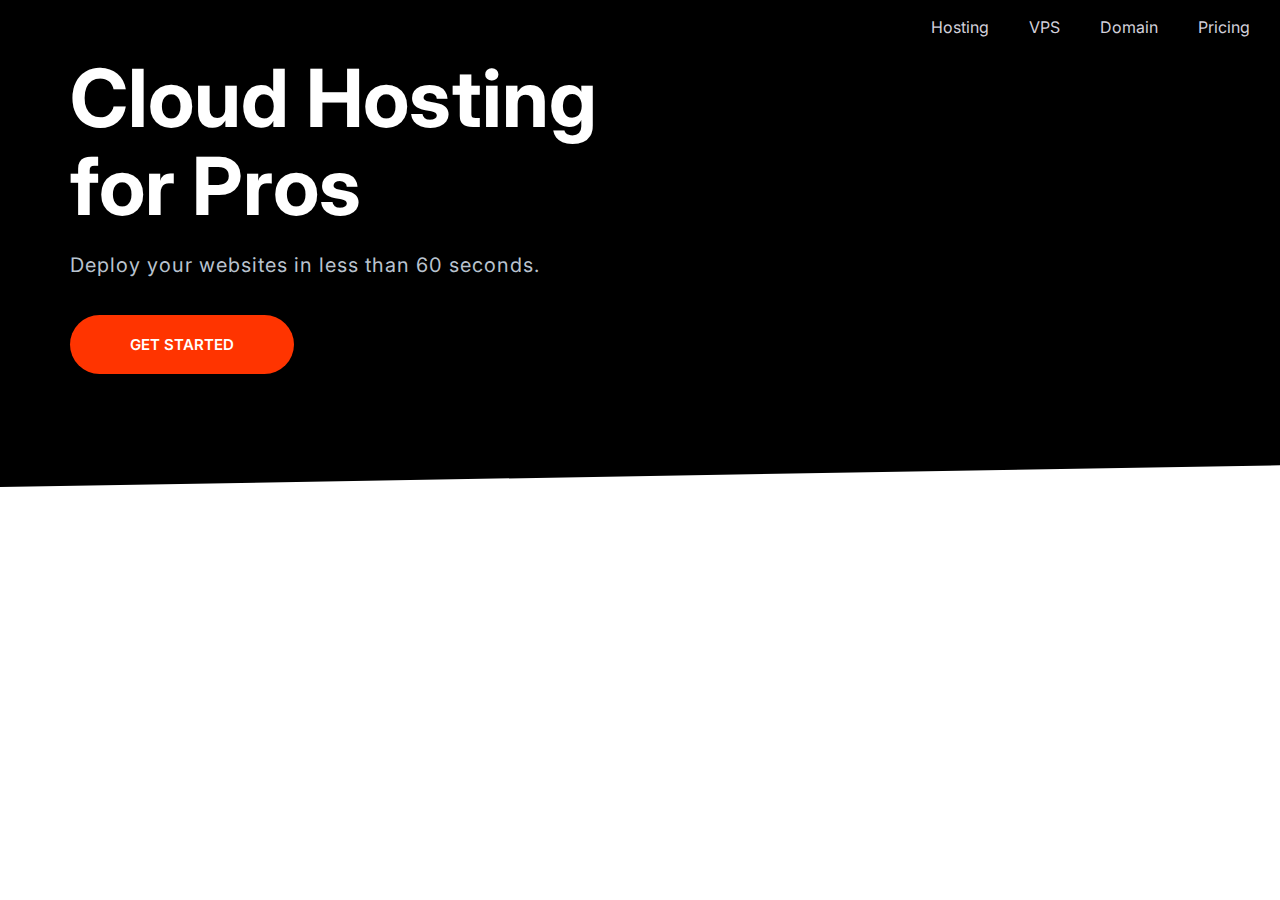
==== index.html @ b1a8a0a1 "Added the block-hero component." ====
<!DOCTYPE html>
<html lang="en">
<head>
    <meta charset="UTF-8">
    <meta http-equiv="X-UA-Compatible" content="IE=edge">
    <meta name="viewport" content="width=device-width, initial-scale=1.0">
    <title>Document</title>
    <link rel="preconnect" href="https://fonts.googleapis.com"> 
    <link rel="preconnect" href="https://fonts.gstatic.com" crossorigin> 
    <link href="https://fonts.googleapis.com/css2?family=Inter:wght@400;600;700&display=swap" rel="stylesheet">

    <link rel="stylesheet" href="/css/normalize.css">
    <link rel="stylesheet" href="/css/styles.css">
</head>
<body>
  <header><nav class="nav collapsible">
    <a class="nav__brand" href="/"><img src="images/logo.svg" alt="" /></a>
    <svg class="icon icon--white nav__toggler">
      <use xlink:href="images/sprite.svg#menu"></use>
    </svg>
    <ul class="list nav__list collapsible__content">
      <li class="nav__item"><a href="#">Hosting</a></li>
      <li class="nav__item"><a href="#">VPS</a></li>
      <li class="nav__item"><a href="#">Domain</a></li>
      <li class="nav__item"><a href="#">Pricing</a></li>
    </ul>
  </nav>    
</header>
<section class="block block--dark block--skewed-left hero">
  <div class="container grid grid--1x2">
    <header class="block__header hero__content">
      <h1 class="block__heading">Cloud Hosting for Pros</h1>
      <p class="hero__tagline">Deploy your websites in less than 60 seconds.</p>
      <a href="" class="btn btn--accent btn--stretched">Get Started</a>
    </header>
    <picture>
      <source
        type="image/webp"
        srcset="images/banner.webp 1x, images/banner@2x.webp 2x"
      />
      <source
        type="image/png"
        srcset="images/banner.png 1x, images/banner@2x.png 2x"
      />
      <img class="hero__image" src="images/banner.png" alt="" />
    </picture>
  </div>
</section>
  <script src="/js/main.js"></script>
</body>
</html>
---- css/styles.css ----
@import "./normalize.css";
:root {
  --color-primary: #2584ff;
  --color-secondary: #00d9ff;
  --color-accent: #ff3400;
  --color-headings: #1b0760;
  --color-body: #918ca4;
  --color-body-darker: #5c5577;
  --color-border: #ccc;
  --border-radius: 30px;
}

*,
*::after,
*::before {
  box-sizing: border-box;
}

/* Typography */

::selection {
  background: var(--color-primary);
  color: #fff;
}

html {
  font-size: 62.5%;
}

img {
  width: 100%;
}

body {
  font-family: Inter, Arial, Helvetica, sans-serif;
  font-size: 2rem;
  line-height: 1.5;
  color: var(--color-body);
}

h1,
h2,
h3 {
  color: var(--color-headings);
  margin-bottom: 1rem;
  line-height: 1.1;
}

h1 {
  font-size: 6rem;
}

h2 {
  font-size: 4rem;
}

h3 {
  font-size: 2.8rem;
  font-weight: 600;
  line-height: 1.3;
}

p {
  margin-top: 0;
}

@media screen and (min-width: 1024px) {
  body {
    font-size: 1.8rem;
  }
  h1 {
    font-size: 8rem;
  }
  h2 {
    font-size: 4rem;
  }
  h3 {
    font-size: 2.4rem;
  }
}

/* Links */

a {
  text-decoration: none;
}

.link-arrow {
  color: var(--color-accent);
  text-transform: uppercase;
  font-size: 2rem;
  font-weight: bold;
}

.link-arrow::after {
  content: "-->";
  margin-left: 5px;
  transition: margin 0.15s;
}

.link-arrow:hover::after {
  margin-left: 10px;
}

@media screen and (min-width: 1024px) {
  .link-arrow {
    font-size: 1.5rem;
  }
}

/* Badges */

.badge {
  border-radius: 20px;
  font-size: 2rem;
  font-weight: 600;
  padding: 0.5rem 2rem;
  white-space: nowrap;
}

.badge--primary {
  background: var(--color-primary);
  color: #fff;
}

.badge--secondary {
  background: var(--color-secondary);
  color: #fff;
}

.badge--small {
  font-size: 1.6rem;
  padding: 0.5rem 1.5rem;
}

@media screen and (min-width: 1024px) {
  .badge {
    font-size: 1.5rem;
  }
  .badge--small {
    font-size: 1.2rem;
  }
}

/* Lists */

.list {
  list-style: none;
  padding-left: 0;
}

.list--inline .list__item {
  display: inline-block;
  margin-right: 2rem;
}

.list--tick {
  list-style-image: url(../images/tick.svg);
  padding-left: 3rem;
  color: var(--color-headings);
}

.list--tick .list__item {
  padding-left: 0.5rem;
  margin-bottom: 1rem;
}

@media screen and (min-width: 1024px) {
  .list--tick .list__item {
    padding-left: 0;
  }
}

/* Icons */

.icon {
  width: 40px;
  height: 40px;
}

.icon--small {
  width: 30px;
  height: 30px;
}

.icon--primary {
  fill: var(--color-primary);
}

.icon--white {
  fill: #fff;
}

.icon-container {
  background: #f3f9fa;
  width: 64px;
  height: 64px;
  border-radius: 100%;
  display: inline-flex;
  justify-content: center;
  align-items: center;
}

.icon-container--accent {
  background: var(--color-accent);
}

/* Buttons */

.btn {
  border-radius: 40px;
  border: 0;
  cursor: pointer;
  font-size: 1.8rem;
  font-weight: 600;
  margin: 1rem 0;
  outline: 0;
  padding: 2rem 4vw;
  text-align: center;
  text-transform: uppercase;
  white-space: nowrap;
}

.btn .icon {
  width: 2rem;
  height: 2rem;
  margin-right: 1rem;
  vertical-align: middle;
}

.btn--primary {
  background: var(--color-primary);
  color: #fff;
}

.btn--primary:hover {
  background: #3a8ffd;
}

.btn--secondary {
  background: var(--color-secondary);
  color: #fff;
}

.btn--secondary:hover {
  background: #05cdf0;
}

.btn--accent {
  background: var(--color-accent);
  color: #fff;
}

.btn--accent:hover {
  background: #ec3000;
}

.btn--outline {
  background: #fff;
  color: var(--color-headings);
  border: 2px solid var(--color-headings);
}

.btn--outline:hover {
  background: var(--color-headings);
  color: #fff;
}

.btn--stretched {
  padding-left: 6rem;
  padding-right: 6rem;
}

.btn--block {
  width: 100%;
  display: inline-block;
}

@media screen and (min-width: 1024px) {
  .btn {
    font-size: 1.5rem;
  }
}

/* Inputs */

.input {
  border-radius: var(--border-radius);
  border: 1px solid var(--color-border);
  color: var(--color-headings);
  font-size: 2rem;
  outline: 0;
  padding: 1.5rem 3.5rem;
}

::placeholder {
  color: #cdcbd7;
}

.input-group {
  border: 1px solid var(--color-border);
  border-radius: var(--border-radius);
  display: flex;
}

.input-group .input {
  border: 0;
  flex-grow: 1;
  padding: 1.5rem 2rem;
  width: 0;
}

.input-group .btn {
  margin: 4px;
}

@media screen and (min-width: 1024px) {
  .input {
    font-size: 1.5rem;
  }
}

/* Cards */

.card {
  border-radius: 7px;
  box-shadow: 0 0 20px 10px #f3f3f3;
  overflow: hidden;
}

.card__header,
.card__body {
  padding: 2rem 7%;
}

.card--primary .card__header {
  background: var(--color-primary);
  color: #fff;
}

.card--secondary .card__header {
  background: var(--color-secondary);
  color: #fff;
}

.card--primary .badge--primary {
  background: #126de4;
}

.card--secondary .badge--secondary {
  background: #02cdf1;
}

/* Plans */

.plan {
  transition: transform 0.2s ease-out;
}

.plan__name {
  color: #fff;
  margin: 0;
  font-weight: 500;
  font-size: 2.4rem;
}

.plan__price {
  font-size: 5rem;
}

.plan__billing-cycle {
  font-size: 2rem;
  font-weight: 300;
  opacity: 0.8;
  margin-right: 1rem;
}

.plan__description {
  font-size: 2rem;
  font-weight: 300;
  letter-spacing: 1px;
  display: block;
}

.plan .list__item {
  margin-bottom: 2rem;
}

.plan--popular .card__header {
  position: relative;
}

.plan--popular .card__header::before {
  content: url(../images/popular.svg);
  width: 40px;
  display: inline-block;
  position: absolute;
  top: -6px;
  right: 5%;
}

.plan:hover {
  transform: scale(1.05);
}

.plan--popular:hover {
  transform: scale(1.15);
}

@media screen and (min-width: 1024px) {
  .plan--popular {
    transform: scale(1.1);
  }
  .plan__name {
    font-size: 1.4rem;
  }
  .plan__price {
    font-size: 5rem;
  }
  .plan__billing-cycle {
    font-size: 1.6rem;
  }
  .plan__description {
    font-size: 1.7rem;
  }
}

/* Media */

.media {
  display: flex;
  margin-bottom: 4rem;
}

.media__title {
  margin-top: 0;
}

.media__body {
  margin: 0 2rem;
}

.media__image {
  margin-top: 1rem;
}

/* Quotes */

.quote {
  font-size: 3rem;
  font-style: italic;
  color: var(--color-body-darker);
  line-height: 1.3;
}

.quote__text::before {
  content: open-quote;
}

.quote__text::after {
  content: close-quote;
}

.quote__author {
  font-size: 2rem;
  font-weight: 500;
  font-style: normal;
  margin-bottom: 0;
}

.quote__organization {
  color: var(--color-headings);
  opacity: 0.4;
  font-size: 1.5rem;
  font-style: normal;
}

.quote__line {
  position: relative;
  bottom: 10px;
}

@media screen and (min-width: 1024px) {
  .quote {
    font-size: 2rem;
  }
  .quote__author {
    font-size: 2.4rem;
  }
  .quote__organization {
    font-size: 1.6rem;
  }
}

/* Grids */

.grid {
  display: grid;
}

@media screen and (min-width: 768px) {
  .grid--1x2 {
    grid-template-columns: repeat(2, 1fr);
  }
}

@media screen and (min-width: 1024px) {
  .grid--1x3 {
    grid-template-columns: repeat(3, 1fr);
  }
}

/* Testimonials */

.testimonial {
  padding: 3rem;
}

.testimonial .quote {
  margin: 2rem 0;
  font-size: 110%;
}

.testimonial__image {
  position: relative;
  margin: 0 3rem;
}

.testimonial__image > .icon-container {
  position: absolute;
  top: 3rem;
  right: -32px;
}

@media screen and (min-width: 768px) {
  .testimonial__image {
    margin: 0;
  }
  .testimonial .quote {
    margin: 5rem 0 0 6rem;
    font-size: 120%;
    line-height: 1.5;
  }
}

/* Callouts */

.callout {
  padding: 4rem;
  border-radius: 5px;
}

.callout--primary {
  background: var(--color-primary);
  color: #fff;
}

.callout__heading {
  color: #fff;
  margin-top: 0;
  font-size: 3rem;
}

.callout .btn {
  justify-self: center;
  align-self: center;
}

.callout__content {
  text-align: center;
}

@media screen and (min-width: 768px) {
  .callout .grid--1x2 {
    grid-template-columns: 1fr auto;
  }
  .callout__content {
    text-align: left;
  }
  .callout .btn {
    justify-self: start;
    margin: 0 2rem;
  }
}

/* Collapsibles */

.collapsible__header {
  display: flex;
  justify-content: space-between;
}

.collapsible__heading {
  margin-top: 0;
  font-size: 3rem;
}

.collapsible__chevron {
  transform: rotate(-90deg);
  transition: transform 0.3s;
}

.collapsible__content {
  max-height: 0;
  overflow: hidden;
  opacity: 0;
  transition: all 0.3s;
}

.collapsible--expanded .collapsible__chevron {
  transform: rotate(0);
}

.collapsible--expanded .collapsible__content {
  max-height: 100%;
  opacity: 1;
}

/* Blocks */

.block {
  --padding-vertical: 5rem;
  padding: var(--padding-vertical) 2rem;
}

.block__header {
  text-align: center;
  margin-bottom: 4rem;
}

.block__heading {
  margin-top: 0;
}

.block--dark {
  background: #000;
  color: #7b858b;
}

.block--dark h1,
.block--dark h2,
.block--dark h3 {
  color: #fff;
}

.block--skewed-right {
  padding-bottom: calc(var(--padding-vertical) + 4rem);
  clip-path: polygon(0% 0%, 100% 0%, 100% 100%, 0% 95%);
}

.block--skewed-left {
  padding-bottom: calc(var(--padding-vertical) + 4rem);
  clip-path: polygon(0% 0%, 100% 0%, 100% 95%, 0% 100%);
}

.container {
  max-width: 1140px;
  margin: 0 auto;
}

/* Navigation Bar */

.nav {
  background: #000;
  display: flex;
  justify-content: space-between;
  flex-wrap: wrap;
  padding: 1rem;
  align-items: center;
}

.nav__list {
  width: 100%;
  margin: 0;
}

.nav__item {
  padding: 0.5rem 2rem;
  border-bottom: 1px solid #222;
}

.nav__item:last-of-type {
  border-bottom: none;
}

.nav__item > a {
  color: #d2d0db;
  transition: color 0.3s;
}

.nav__item > a:hover {
  color: #fff;
}

.nav__toggler {
  opacity: 0.5;
  transition: box-shadow 0.15s;
  cursor: pointer;
}

.nav.collapsible--expanded .nav__toggler {
  opacity: 1;
  box-shadow: 0 0 0 3px #666;
  border-radius: 5px;
}

.nav__brand {
  transform: translateY(5px);
  width: 150px;
}

@media screen and (min-width: 768px) {
  .nav__toggler {
    display: none;
  }
  .nav__list {
    width: auto;
    display: flex;
    font-size: 1.6rem;
    max-height: 100%;
    opacity: 1;
  }
  .nav__item {
    border: 0;
  }
}

/* Hero */

.hero__tagline {
  font-size: 2rem;
  color: #b9c3cf;
  letter-spacing: 1px;
  margin: 2rem 0 5rem;
}

@media screen and (min-width: 768px) {
  .hero__content {
    text-align: left;
    align-self: center;
  }
}

@media screen and (min-width: 1024px) {
  .hero {
    padding-top: 0;
  }
}

/* Domain Block */

.block-domain .input-group {
  box-shadow: 0 0 30px 20px #e6ebee;
  border: 0;
  margin: 4rem auto;
  max-width: 670px;
}

.block-domain__prices {
  color: var(--color-headings);
  display: grid;
  grid-template-columns: repeat(2, 1fr);
  grid-template-rows: repeat(2, 6rem);
  font-size: 2rem;
  font-weight: 600;
  justify-items: center;
  max-width: 700px;
  margin: 0 auto;
}

@media screen and (min-width: 768px) {
  .block-domain__prices {
    grid-template-columns: repeat(auto-fit, minmax(10rem, 1fr));
  }
}

/* Plans Block */

.block-plans .grid {
  gap: 8rem 4rem;
}

.block-plans .card {
  max-width: 500px;
  margin: 0 auto;
}

/* Features */

.feature {
  gap: 4rem 2rem;
  margin: 12rem 0;
}

.feature:first-of-type {
  margin-top: 6rem;
}

.feature__heading {
  margin: 1rem 0;
}
.feature__image {
  width: 100%;
}

@media screen and (min-width: 768px) {
  .feature:nth-of-type(even) .feature__content {
    order: 2;
  }
}

/* Showcase Block */

@media screen and (min-width: 768px) {
  .block-showcase .grid {
    grid-template-columns: 50% 50%;
  }
  .block-showcase__image {
    justify-self: end;
  }
  .block-showcase__image > img {
    width: auto;
    max-width: 700px;
  }
}

/* Footer */

.footer {
  background: #232323;
  padding-top: 10rem;
}

.footer a {
  color: #777;
  transition: color 0.3s;
}

.footer a:hover {
  color: #fff;
}

.footer__section {
  padding: 2rem;
  border-bottom: 1px solid #393939;
}

.footer__section .list {
  margin: 0;
}

.footer__heading {
  text-transform: uppercase;
  font-weight: 600;
  font-size: 2.5rem;
  line-height: 1.5;
}

.footer__brand {
  margin-top: 5rem;
  text-align: center;
}

.footer__brand img {
  max-width: 230px;
}

.footer__copyright {
  font-size: 2.1rem;
  color: #fff;
  opacity: 0.3;
}

@media screen and (min-width: 768px) {
  .footer {
    font-size: 1.5rem;
  }
  .footer__sections {
    grid-template-columns: repeat(auto-fit, minmax(10rem, 1fr));
  }
  .footer .collapsible__chevron {
    display: none;
  }
  .footer .collapsible__content {
    opacity: 1;
    max-height: 100%;
  }
  .footer__brand {
    order: -1;
    margin-top: 1rem;
  }
  .footer__copyright {
    font-size: 1.5rem;
  }
  .footer__section {
    border: 0;
  }
  .footer__heading {
    font-size: 1.6rem;
  }
}
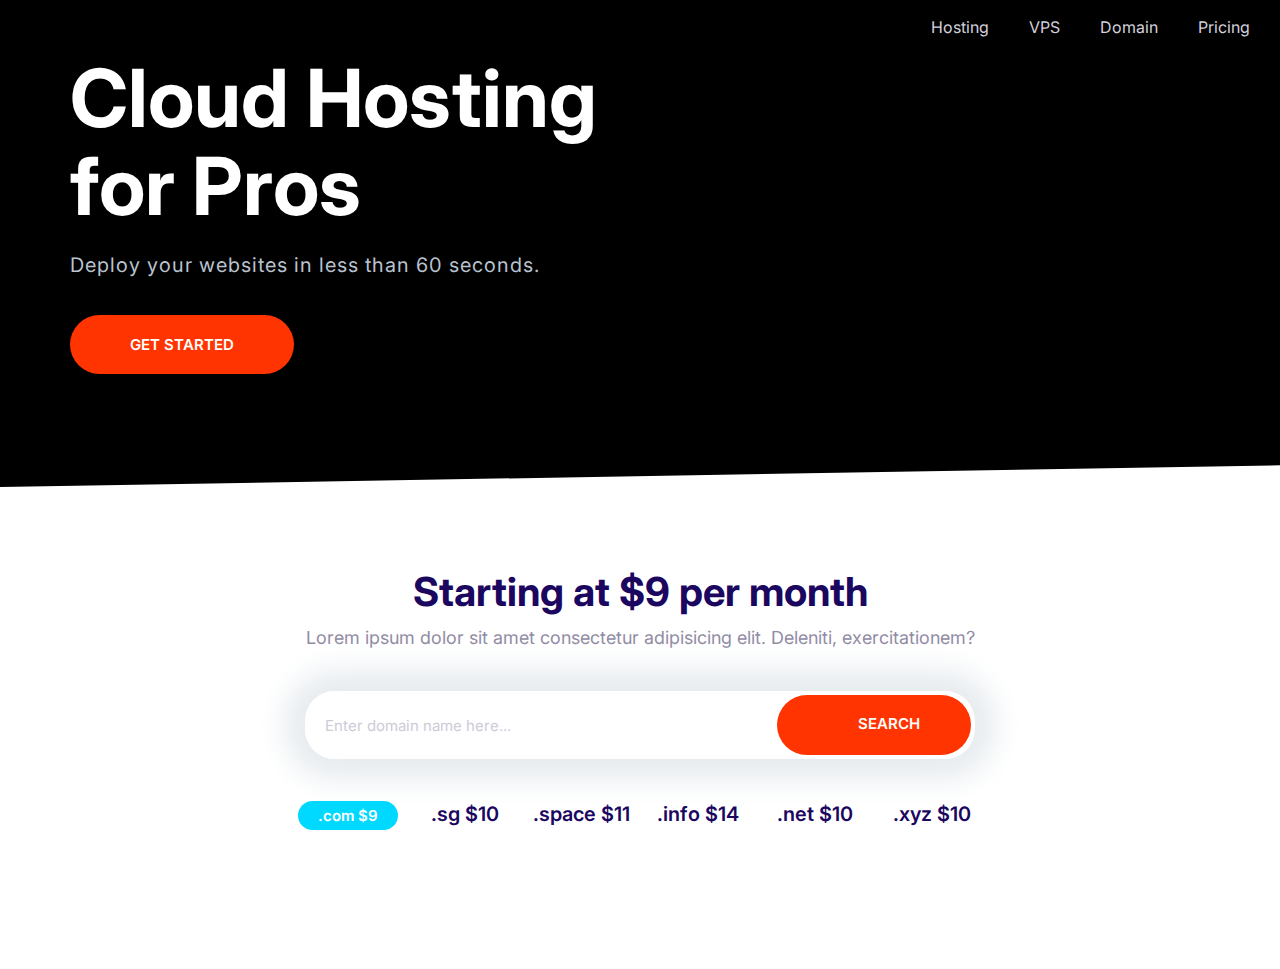
==== commit cce0abec: "Added the block-domain component." ====
--- a/index.html
+++ b/index.html
@@ -46,6 +46,31 @@
     </picture>
   </div>
 </section>
+<section class="block container block-domain">
+  <header class="block__header">
+    <h2>Starting at $9 per month</h2>
+    <p>
+      Lorem ipsum dolor sit amet consectetur adipisicing elit. Deleniti,
+      exercitationem?
+    </p>
+  </header>
+  <div class="input-group">
+    <input type="text" class="input" placeholder="Enter domain name here..." />
+    <button class="btn btn--accent">
+      <svg class="icon icon--white">
+        <use xlink:href="images/sprite.svg#search"></use></svg
+      >Search
+    </button>
+  </div>
+  <ul class="list block-domain__prices">
+    <li><span class="badge badge--secondary">.com $9</span></li>
+    <li>.sg $10</li>
+    <li>.space $11</li>
+    <li>.info $14</li>
+    <li>.net $10</li>
+    <li>.xyz $10</li>
+  </ul>
+</section>  
   <script src="/js/main.js"></script>
 </body>
 </html>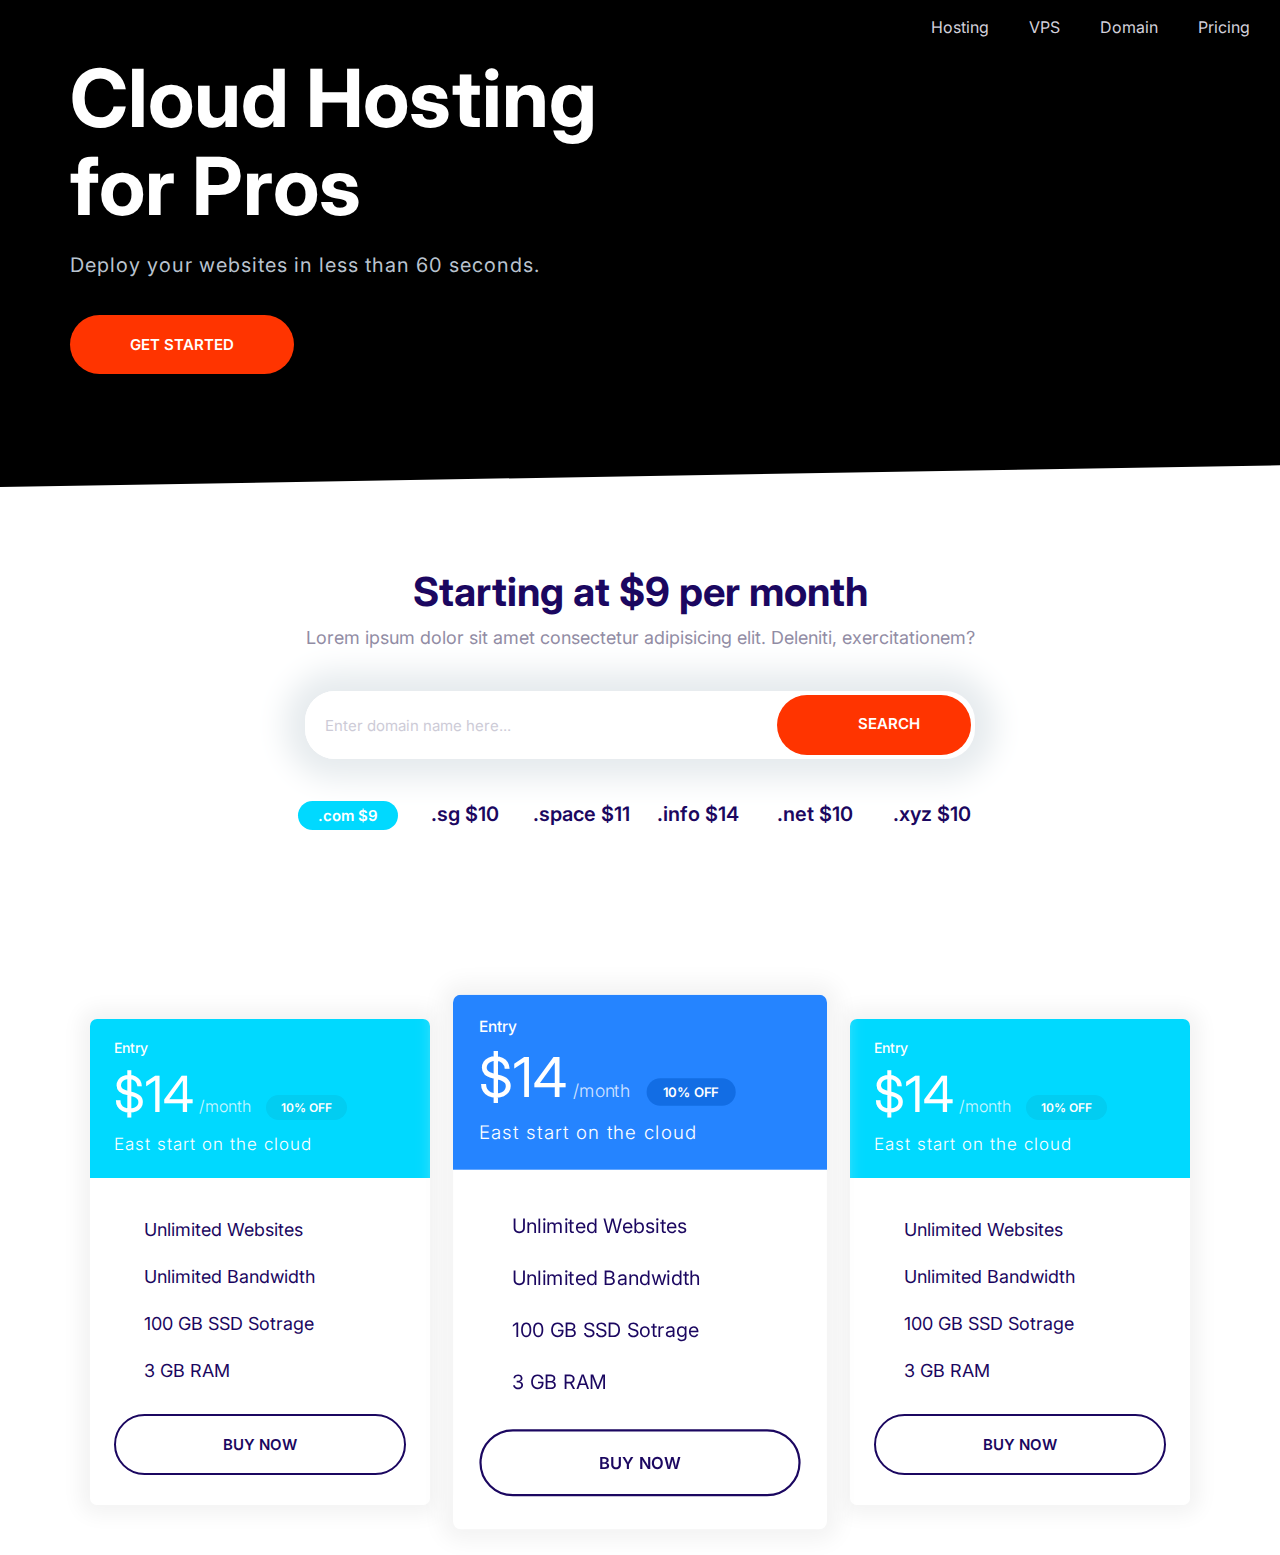
==== commit 12658236: "Added the block-plans component." ====
--- a/index.html
+++ b/index.html
@@ -71,6 +71,70 @@
     <li>.xyz $10</li>
   </ul>
 </section>  
+<section class="block container block-plans">
+  <div class="grid grid--1x3">
+    <div class="plan">
+      <div class="card card--secondary">
+        <header class="card__header">
+          <h3 class="plan__name">Entry</h3>
+          <span class="plan__price">$14</span>
+          <span class="plan__billing-cycle">/month</span>
+          <span class="badge badge--secondary badge--small">10% OFF</span>
+          <span class="plan__description">East start on the cloud</span>
+        </header>
+        <div class="card__body">
+          <ul class="list list--tick">
+            <li class="list__item">Unlimited Websites</li>
+            <li class="list__item">Unlimited Bandwidth</li>
+            <li class="list__item">100 GB SSD Sotrage</li>
+            <li class="list__item">3 GB RAM</li>
+          </ul>
+          <button class="btn btn--outline btn--block">Buy Now</button>
+        </div>
+      </div>
+    </div>
+    <div class="plan plan--popular">
+      <div class="card card--primary">
+        <header class="card__header">
+          <h3 class="plan__name">Entry</h3>
+          <span class="plan__price">$14</span>
+          <span class="plan__billing-cycle">/month</span>
+          <span class="badge badge--primary badge--small">10% OFF</span>
+          <span class="plan__description">East start on the cloud</span>
+        </header>
+        <div class="card__body">
+          <ul class="list list--tick">
+            <li class="list__item">Unlimited Websites</li>
+            <li class="list__item">Unlimited Bandwidth</li>
+            <li class="list__item">100 GB SSD Sotrage</li>
+            <li class="list__item">3 GB RAM</li>
+          </ul>
+          <button class="btn btn--outline btn--block">Buy Now</button>
+        </div>
+      </div>
+    </div>
+    <div class="plan">
+      <div class="card card--secondary">
+        <header class="card__header">
+          <h3 class="plan__name">Entry</h3>
+          <span class="plan__price">$14</span>
+          <span class="plan__billing-cycle">/month</span>
+          <span class="badge badge--secondary badge--small">10% OFF</span>
+          <span class="plan__description">East start on the cloud</span>
+        </header>
+        <div class="card__body">
+          <ul class="list list--tick">
+            <li class="list__item">Unlimited Websites</li>
+            <li class="list__item">Unlimited Bandwidth</li>
+            <li class="list__item">100 GB SSD Sotrage</li>
+            <li class="list__item">3 GB RAM</li>
+          </ul>
+          <button class="btn btn--outline btn--block">Buy Now</button>
+        </div>
+      </div>
+    </div>
+  </div>
+</section>
   <script src="/js/main.js"></script>
 </body>
 </html>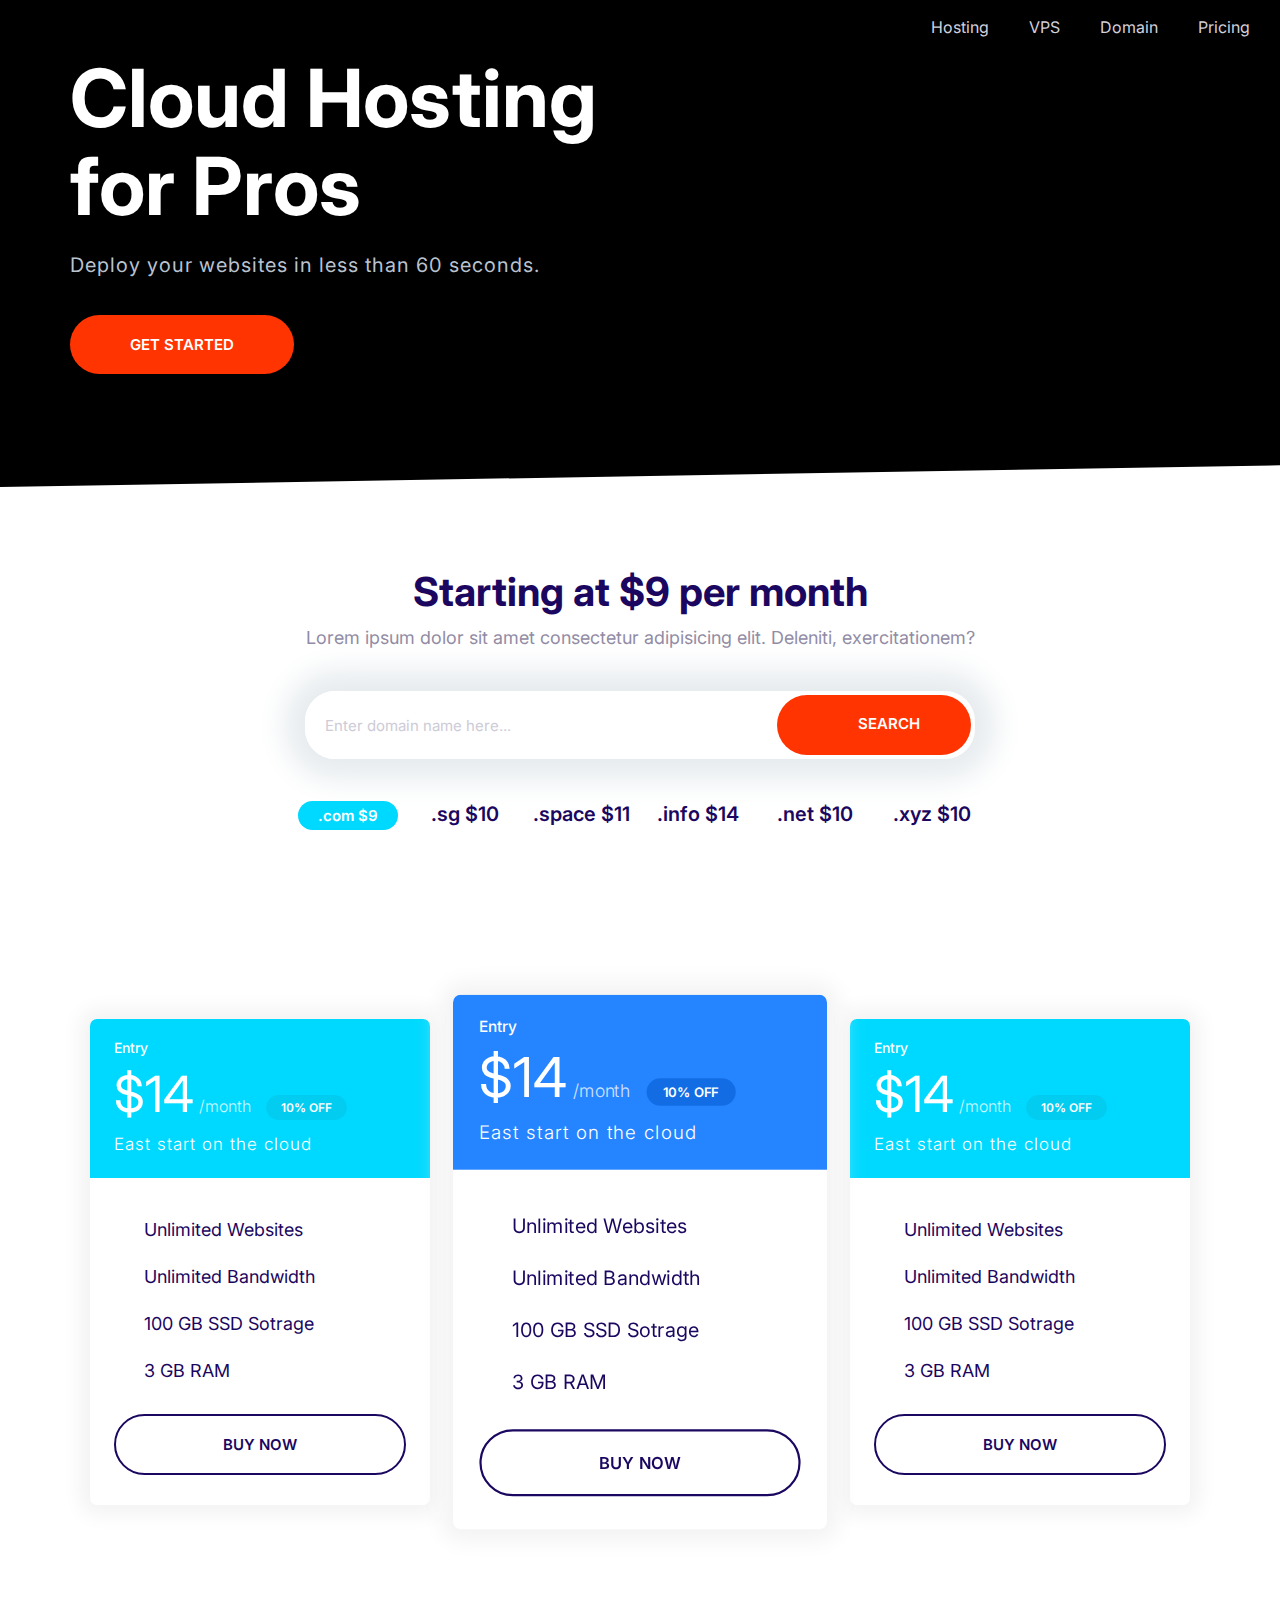
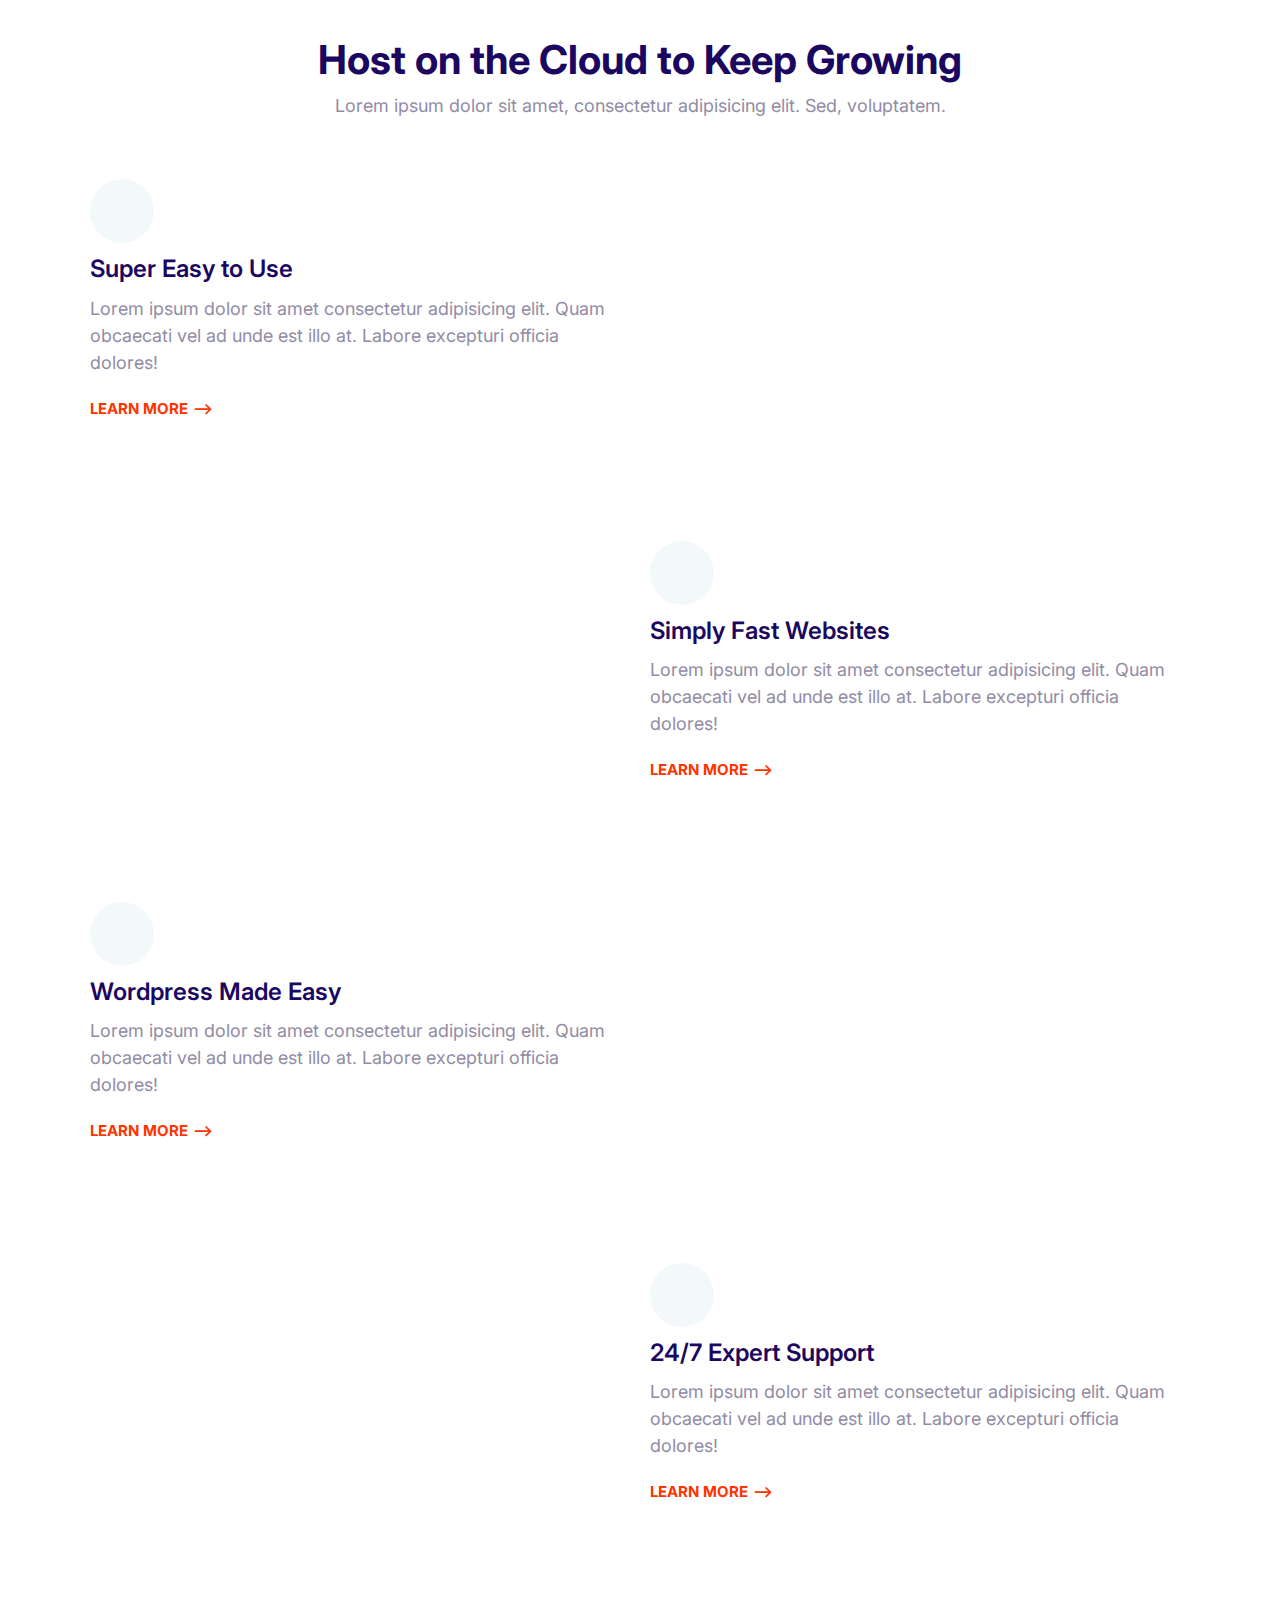
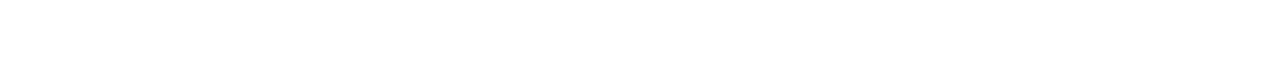
==== commit c242b6ec: "Added the block-features component." ====
--- a/index.html
+++ b/index.html
@@ -135,6 +135,118 @@
     </div>
   </div>
 </section>
+<section class="block container">
+  <header class="block__header">
+    <h2>Host on the Cloud to Keep Growing</h2>
+    <p>
+      Lorem ipsum dolor sit amet, consectetur adipisicing elit. Sed, voluptatem.
+    </p>
+  </header>
+  <article class="grid grid--1x2 feature">
+    <div class="feature__content">
+      <span class="icon-container">
+        <svg class="icon icon--primary">
+          <use xlink:href="images/sprite.svg#easy"></use>
+        </svg>
+      </span>
+      <h3 class="feature__heading">Super Easy to Use</h3>
+      <p>
+        Lorem ipsum dolor sit amet consectetur adipisicing elit. Quam obcaecati
+        vel ad unde est illo at. Labore excepturi officia dolores!
+      </p>
+      <a href="#" class="link-arrow">Learn More</a>
+    </div>
+    <picture>
+      <source
+        type="image/webp"
+        srcset="images/easy.webp 1x, images/easy@2x.webp 2x"
+      />
+      <source
+        type="image/jpg"
+        srcset="images/easy.jpg 1x, images/easy@2x.jpg 2x"
+      />
+      <img class="feature__image" src="images/easy@2x.jpg" alt="" />
+    </picture>
+  </article>
+  <article class="grid grid--1x2 feature">
+    <div class="feature__content">
+      <span class="icon-container">
+        <svg class="icon icon--primary">
+          <use xlink:href="images/sprite.svg#computer"></use>
+        </svg>
+      </span>
+      <h3 class="feature__heading">Simply Fast Websites</h3>
+      <p>
+        Lorem ipsum dolor sit amet consectetur adipisicing elit. Quam obcaecati
+        vel ad unde est illo at. Labore excepturi officia dolores!
+      </p>
+      <a href="#" class="link-arrow">Learn More</a>
+    </div>
+    <picture>
+      <source
+        type="image/webp"
+        srcset="images/fast.webp 1x, images/fast@2x.webp 2x"
+      />
+      <source
+        type="image/jpg"
+        srcset="images/fast.jpg 1x, images/fast@2x.jpg 2x"
+      />
+      <img class="feature__image" src="images/fast@2x.jpg" alt="" />
+    </picture>
+  </article>
+  <article class="grid grid--1x2 feature">
+    <div class="feature__content">
+      <span class="icon-container">
+        <svg class="icon icon--primary">
+          <use xlink:href="images/sprite.svg#wordpress"></use>
+        </svg>
+      </span>
+      <h3 class="feature__heading">Wordpress Made Easy</h3>
+      <p>
+        Lorem ipsum dolor sit amet consectetur adipisicing elit. Quam obcaecati
+        vel ad unde est illo at. Labore excepturi officia dolores!
+      </p>
+      <a href="#" class="link-arrow">Learn More</a>
+    </div>
+    <picture>
+      <source
+        type="image/webp"
+        srcset="images/wordpress.webp 1x, images/wordpress@2x.webp 2x"
+      />
+      <source
+        type="image/jpg"
+        srcset="images/wordpress.jpg 1x, images/wordpress@2x.jpg 2x"
+      />
+      <img class="feature__image" src="images/wordpress@2x.jpg" alt="" />
+    </picture>
+  </article>
+  <article class="grid grid--1x2 feature">
+    <div class="feature__content">
+      <span class="icon-container">
+        <svg class="icon icon--primary">
+          <use xlink:href="images/sprite.svg#clock"></use>
+        </svg>
+      </span>
+      <h3 class="feature__heading">24/7 Expert Support</h3>
+      <p>
+        Lorem ipsum dolor sit amet consectetur adipisicing elit. Quam obcaecati
+        vel ad unde est illo at. Labore excepturi officia dolores!
+      </p>
+      <a href="#" class="link-arrow">Learn More</a>
+    </div>
+    <picture>
+      <source
+        type="image/webp"
+        srcset="images/support.webp 1x, images/support_2x.webp 2x"
+      />
+      <source
+        type="image/jpg"
+        srcset="images/support.jpg 1x, images/support@2x.jpg 2x"
+      />
+      <img class="feature__image" src="images/support@2x.jpg" alt="" />
+    </picture>
+  </article>
+</section>
   <script src="/js/main.js"></script>
 </body>
 </html>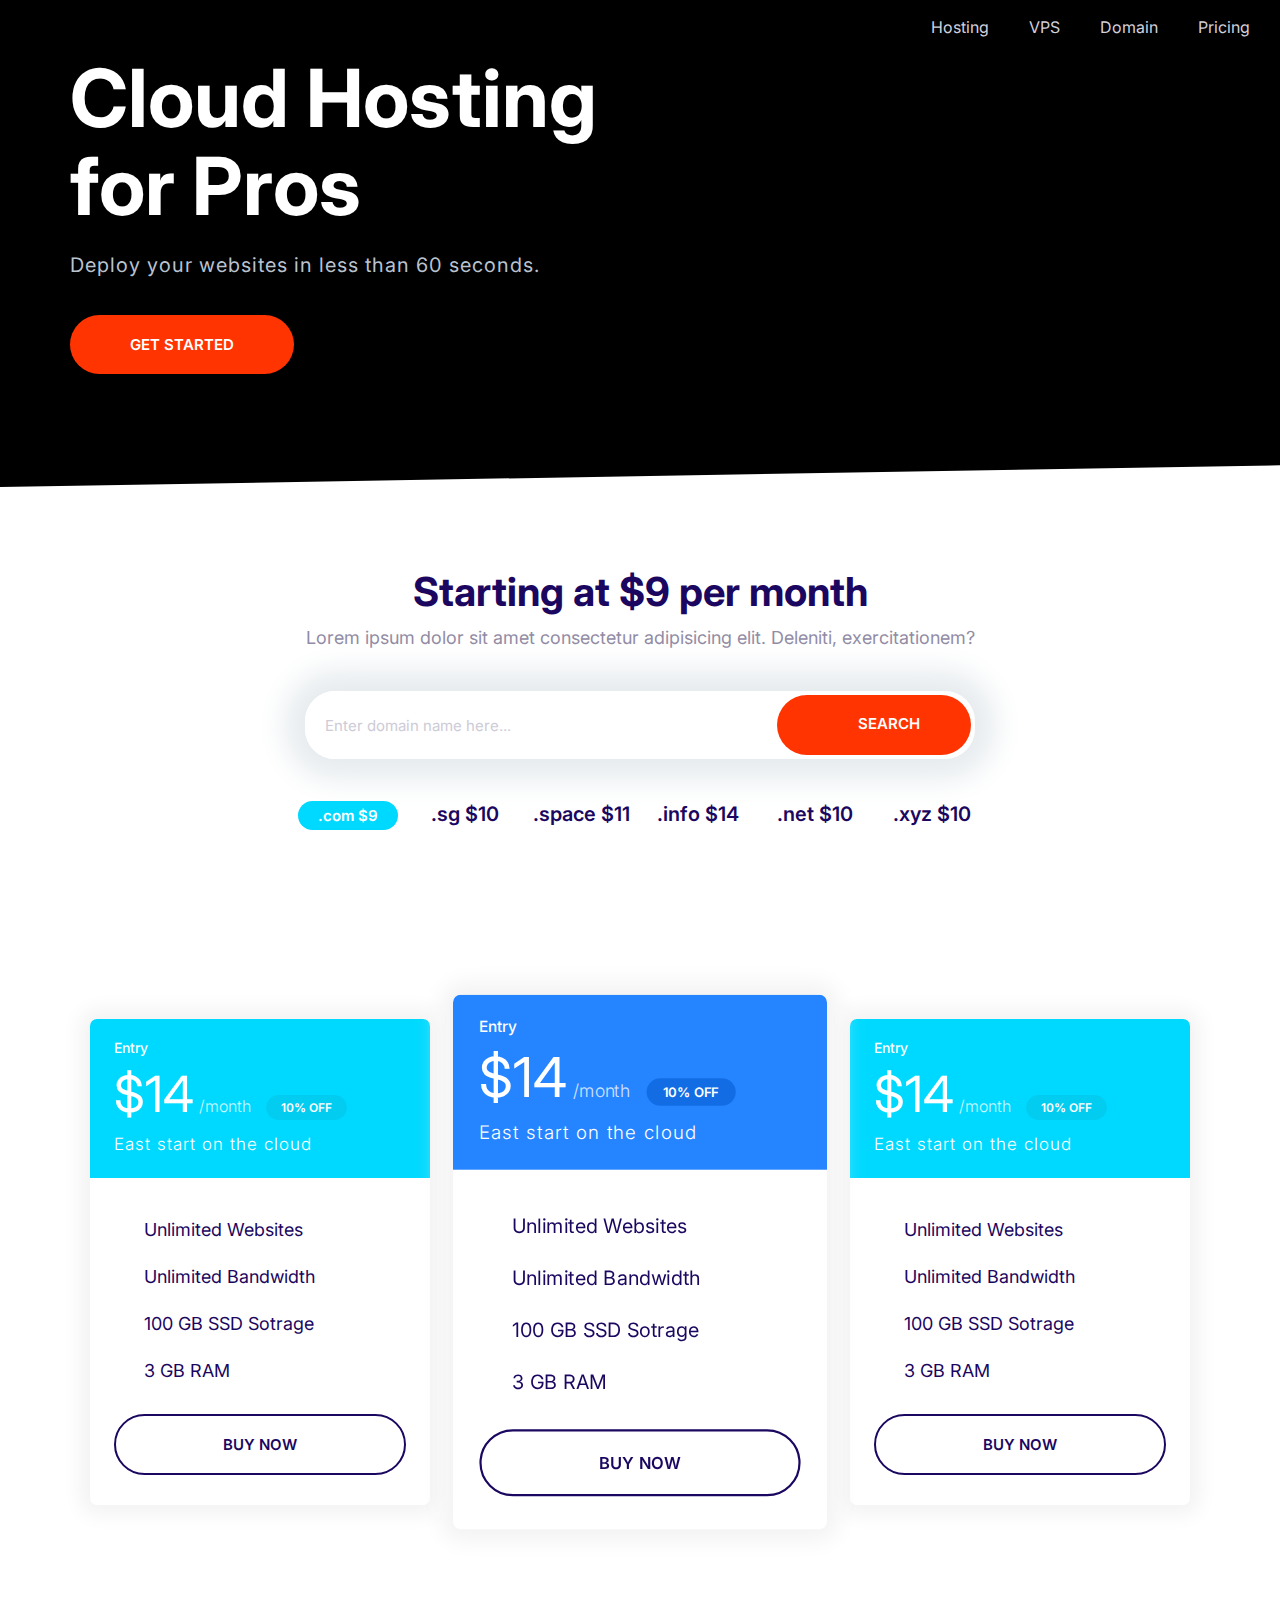
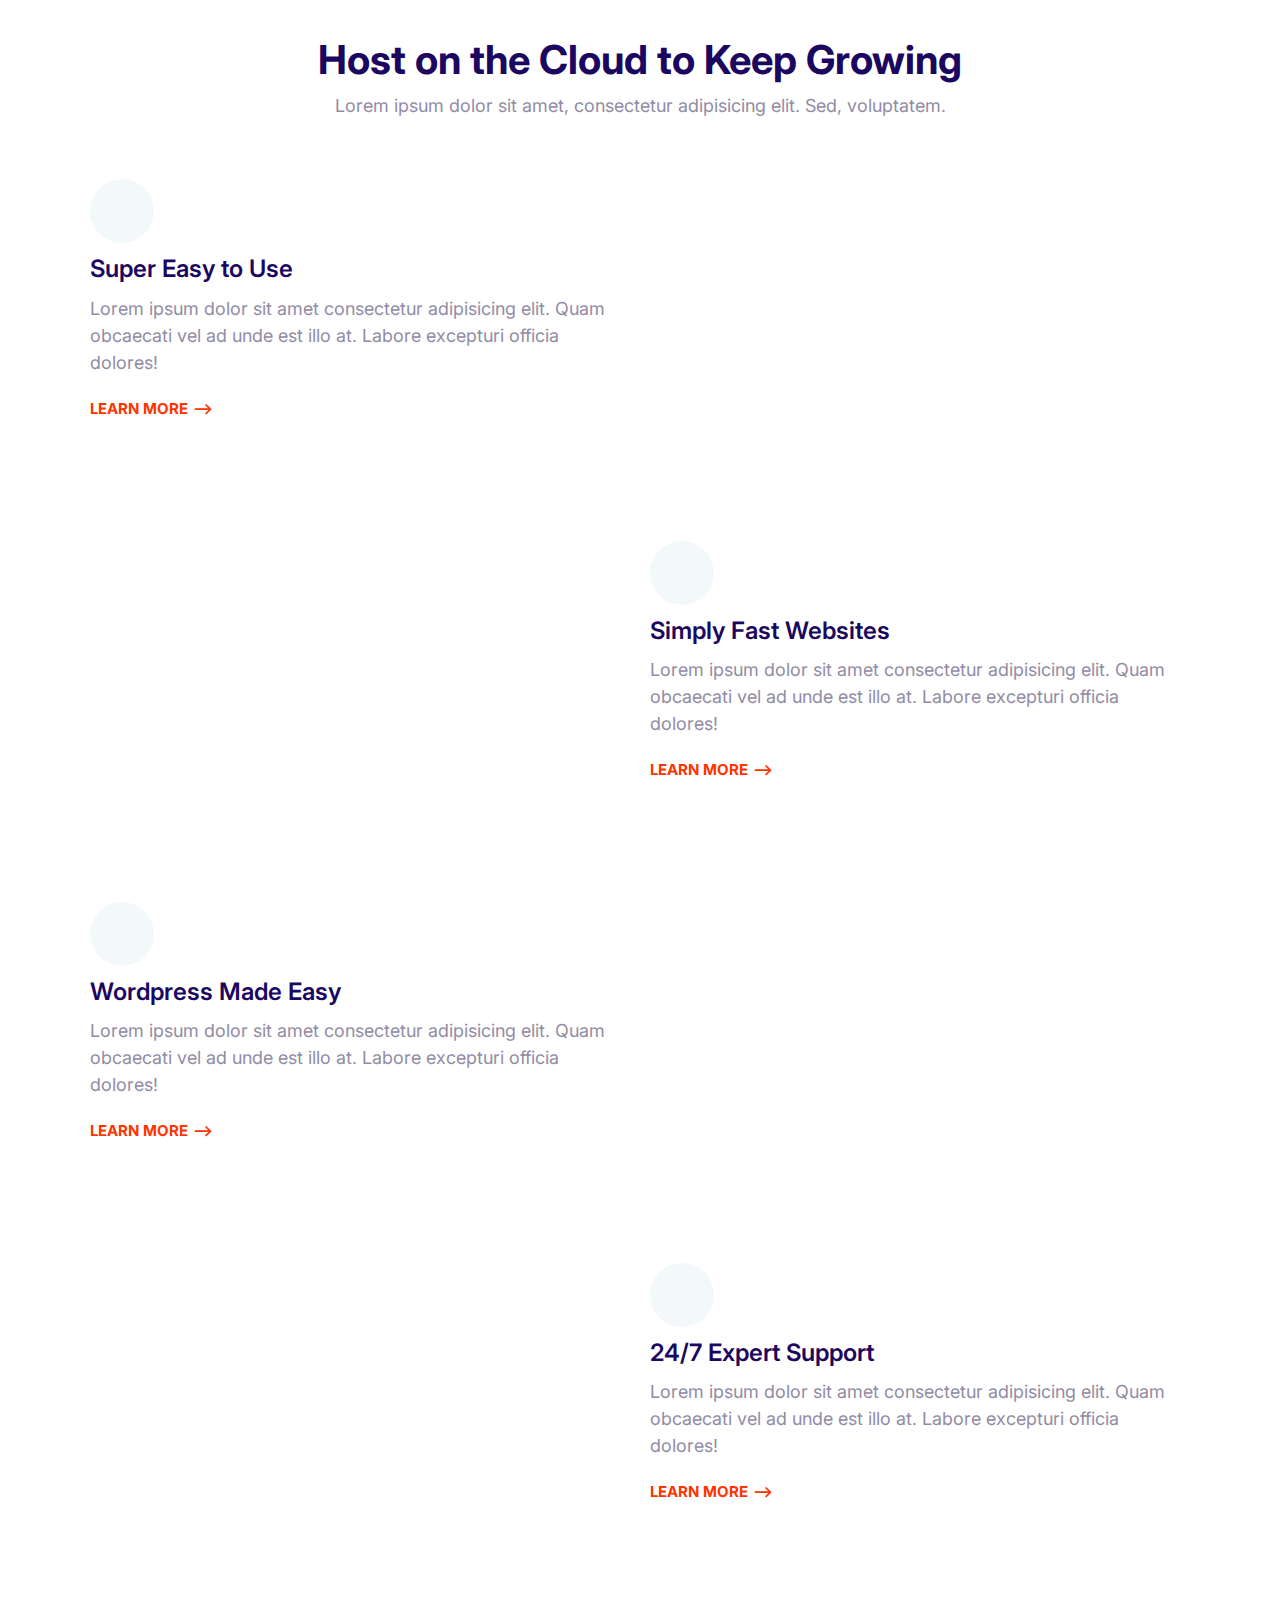
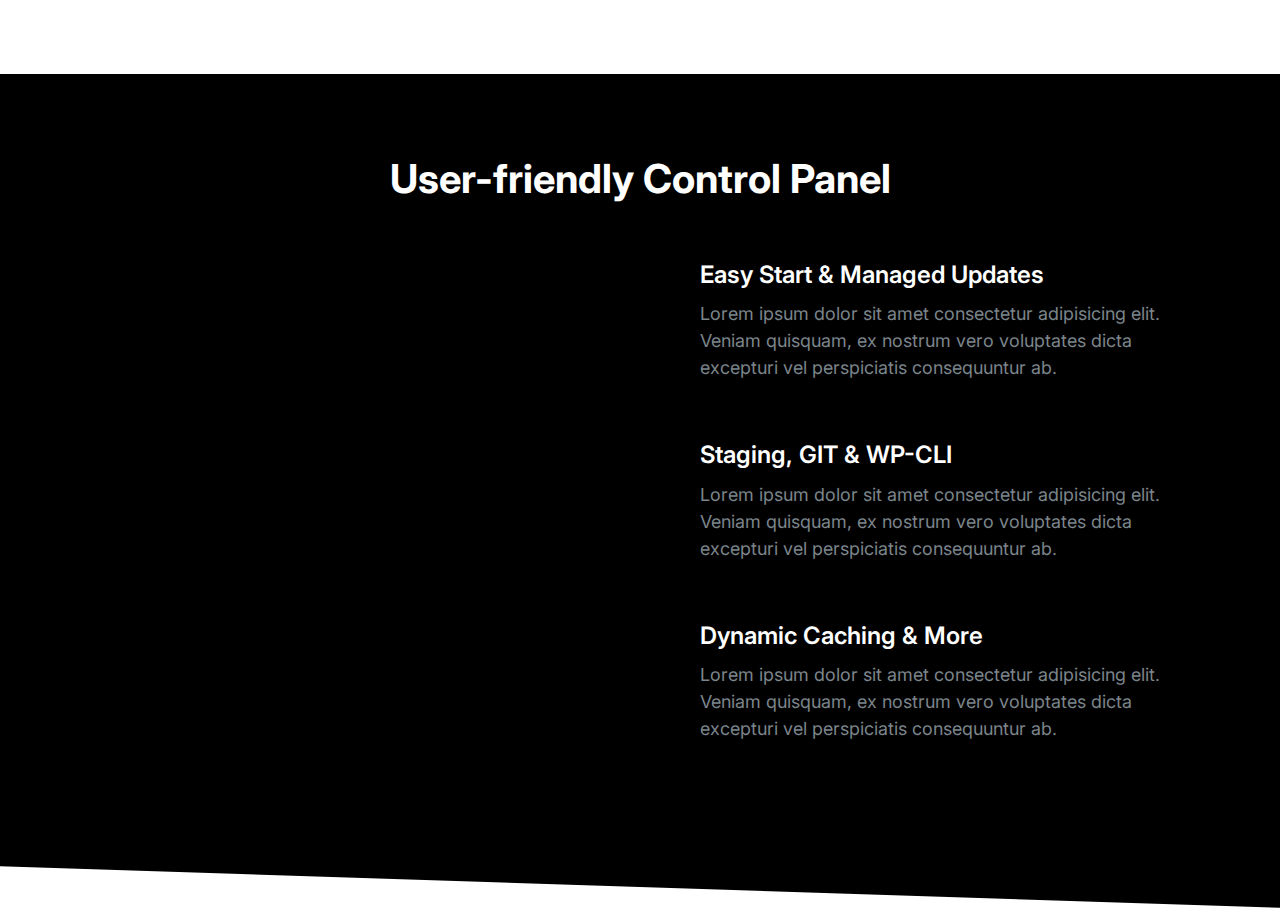
==== commit 86e39cd5: "Added the block-showcase component." ====
--- a/index.html
+++ b/index.html
@@ -247,6 +247,77 @@
     </picture>
   </article>
 </section>
+<section class="block block--dark block--skewed-right block-showcase">
+  <header class="block__header">
+    <h2>User-friendly Control Panel</h2>
+  </header>
+  <div class="container grid grid--1x2">
+    <picture class="block-showcase__image">
+      <source
+        type="image/webp"
+        srcset="images/ipad.webp 1x, images/ipad@2x.webp 2x"
+      />
+      <source
+        type="image/png"
+        srcset="images/ipad.png 1x, images/ipad@2x.png 2x"
+      />
+      <img src="images/ipad.png" alt="" />
+    </picture>
+    <ul class="list">
+      <li>
+        <div class="media">
+          <div class="media__image">
+            <svg class="icon icon--primary">
+              <use xlink:href="images/sprite.svg#snap"></use>
+            </svg>
+          </div>
+          <div class="media__body">
+            <h3 class="media__title">Easy Start & Managed Updates</h3>
+            <p>
+              Lorem ipsum dolor sit amet consectetur adipisicing elit. Veniam
+              quisquam, ex nostrum vero voluptates dicta excepturi vel
+              perspiciatis consequuntur ab.
+            </p>
+          </div>
+        </div>
+      </li>
+      <li>
+        <div class="media">
+          <div class="media__image">
+            <svg class="icon icon--primary">
+              <use xlink:href="images/sprite.svg#growth"></use>
+            </svg>
+          </div>
+          <div class="media__body">
+            <h3 class="media__title">Staging, GIT & WP-CLI</h3>
+            <p>
+              Lorem ipsum dolor sit amet consectetur adipisicing elit. Veniam
+              quisquam, ex nostrum vero voluptates dicta excepturi vel
+              perspiciatis consequuntur ab.
+            </p>
+          </div>
+        </div>
+      </li>
+      <li>
+        <div class="media">
+          <div class="media__image">
+            <svg class="icon icon--primary">
+              <use xlink:href="images/sprite.svg#wordpress"></use>
+            </svg>
+          </div>
+          <div class="media__body">
+            <h3 class="media__title">Dynamic Caching & More</h3>
+            <p>
+              Lorem ipsum dolor sit amet consectetur adipisicing elit. Veniam
+              quisquam, ex nostrum vero voluptates dicta excepturi vel
+              perspiciatis consequuntur ab.
+            </p>
+          </div>
+        </div>
+      </li>
+    </ul>
+  </div>
+</section> 
   <script src="/js/main.js"></script>
 </body>
 </html>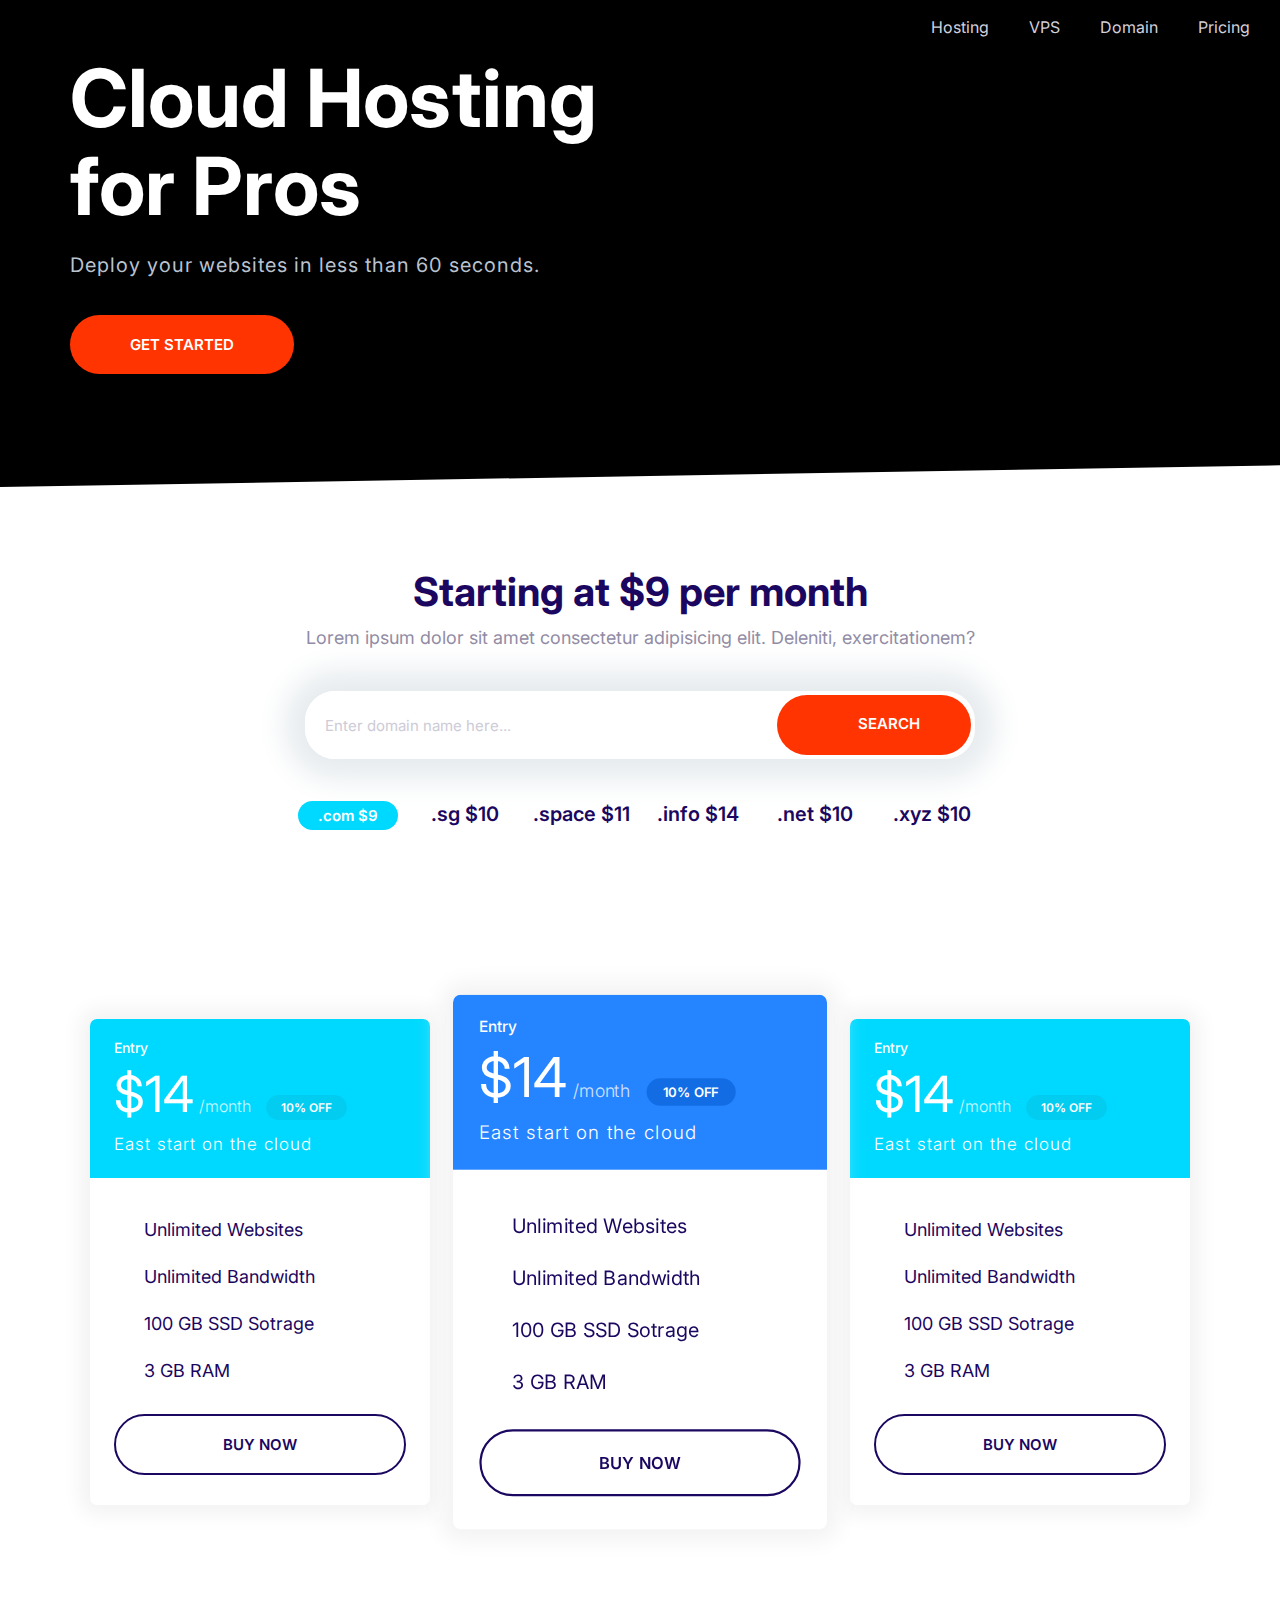
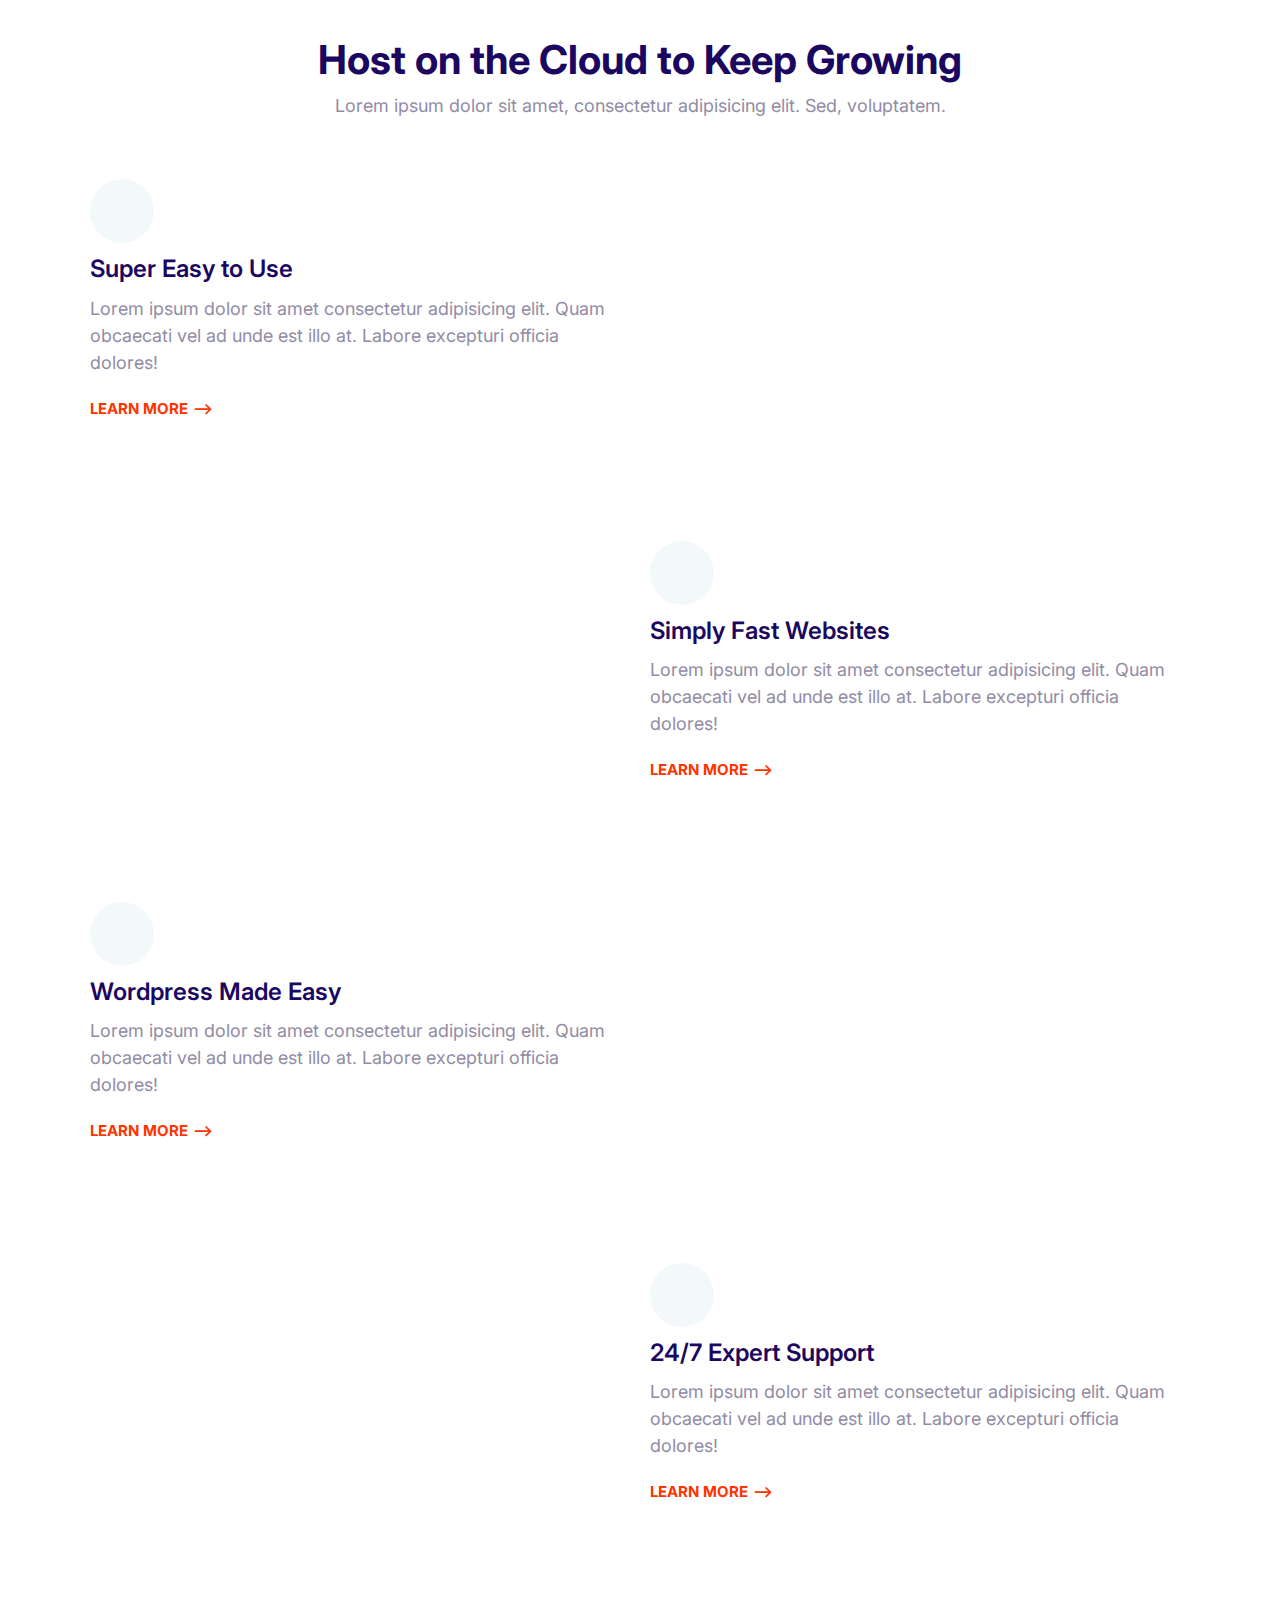
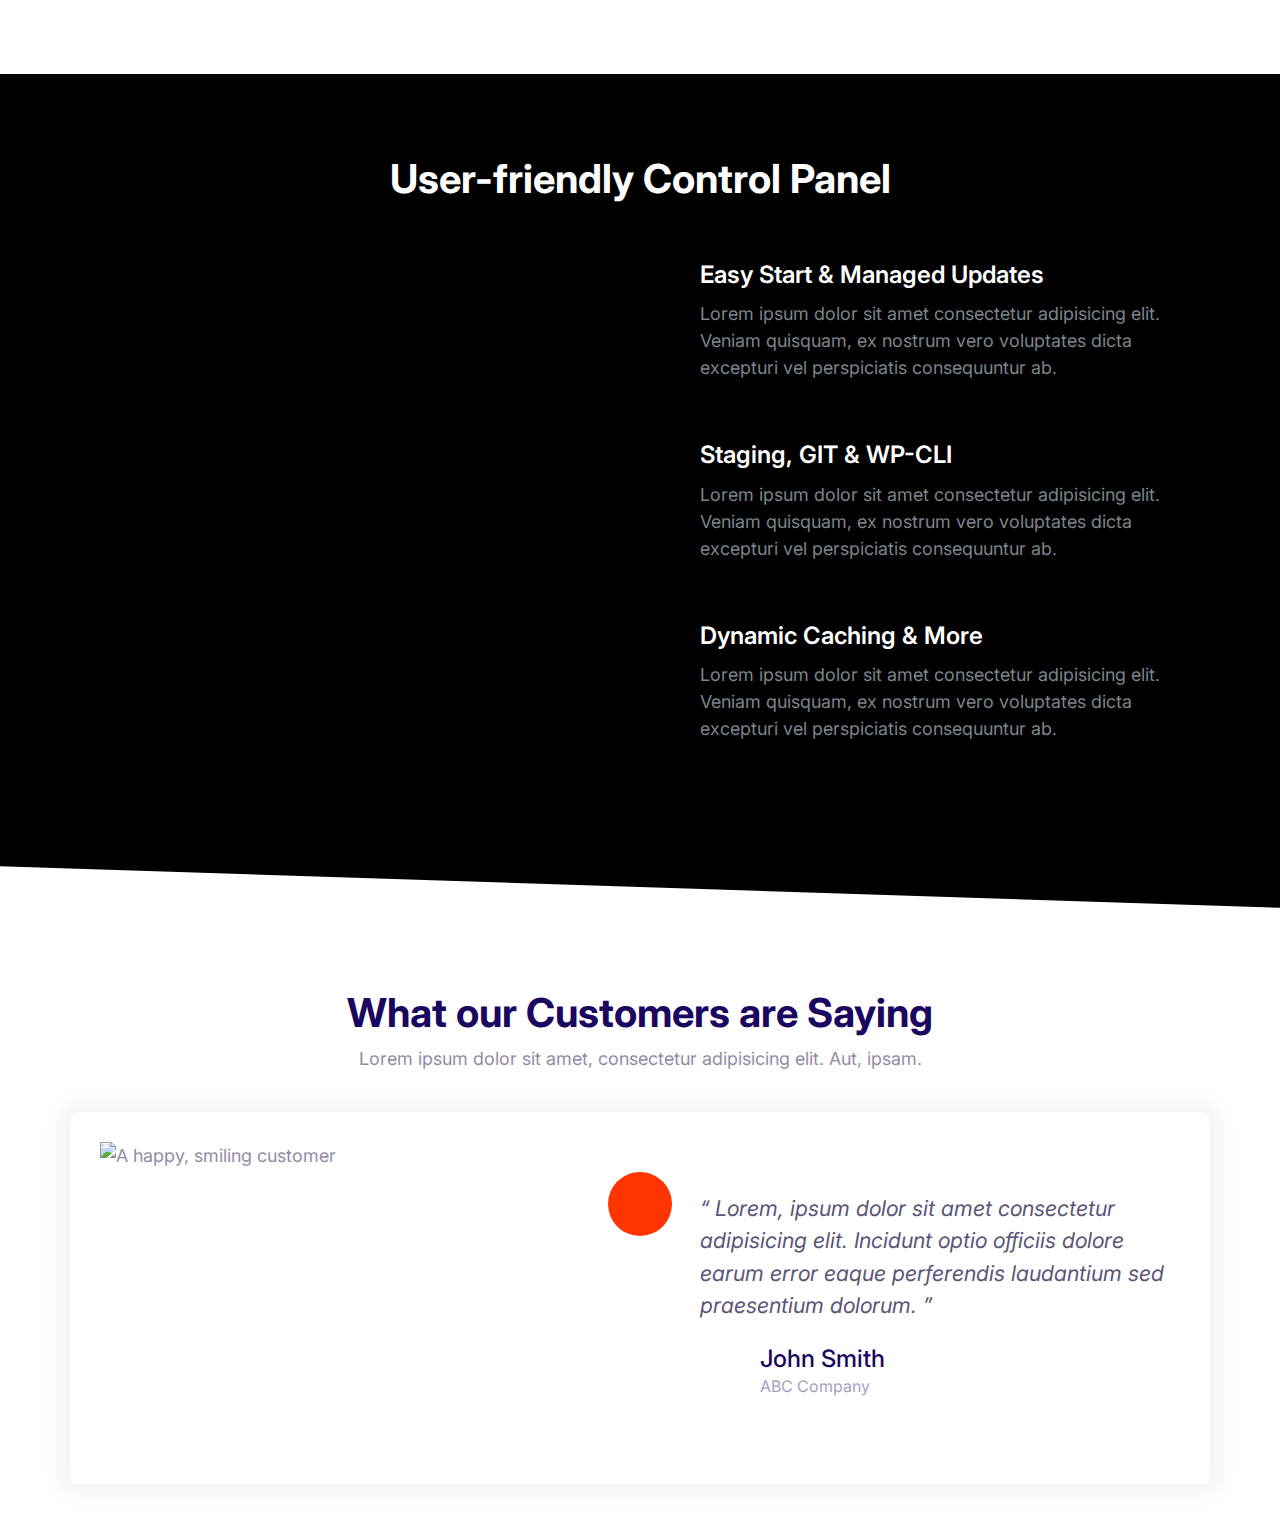
==== commit cdfb95dc: "Added the block-testimonial component." ====
--- a/index.html
+++ b/index.html
@@ -318,6 +318,46 @@
     </ul>
   </div>
 </section> 
+<section class="block">
+  <header class="block__header">
+    <h2>What our Customers are Saying</h2>
+    <p>Lorem ipsum dolor sit amet, consectetur adipisicing elit. Aut, ipsam.</p>
+  </header>
+  <div class="container">
+    <div class="card testimonial">
+      <div class="grid grid--1x2">
+        <div class="testimonial__image">
+          <img src="images/testimonial.jpg" alt="A happy, smiling customer" />
+          <span class="icon-container icon-container--accent">
+            <svg class="icon icon--white icon--small">
+              <use xlink:href="images/sprite.svg#quotes"></use>
+            </svg>
+          </span>
+        </div>
+        <blockquote class="quote">
+          <p class="quote__text">
+            Lorem, ipsum dolor sit amet consectetur adipisicing elit. Incidunt
+            optio officiis dolore earum error eaque perferendis laudantium sed
+            praesentium dolorum.
+          </p>
+          <footer>
+            <div class="media">
+              <div class="media__image">
+                <svg class="icon icon--primary quote__line">
+                  <use xlink:href="images/sprite.svg#line"></use>
+                </svg>
+              </div>
+              <div class="media__body">
+                <h3 class="media__title quote__author">John Smith</h3>
+                <p class="quote__organization">ABC Company</p>
+              </div>
+            </div>
+          </footer>
+        </blockquote>
+      </div>
+    </div>
+  </div>
+</section> 
   <script src="/js/main.js"></script>
 </body>
 </html>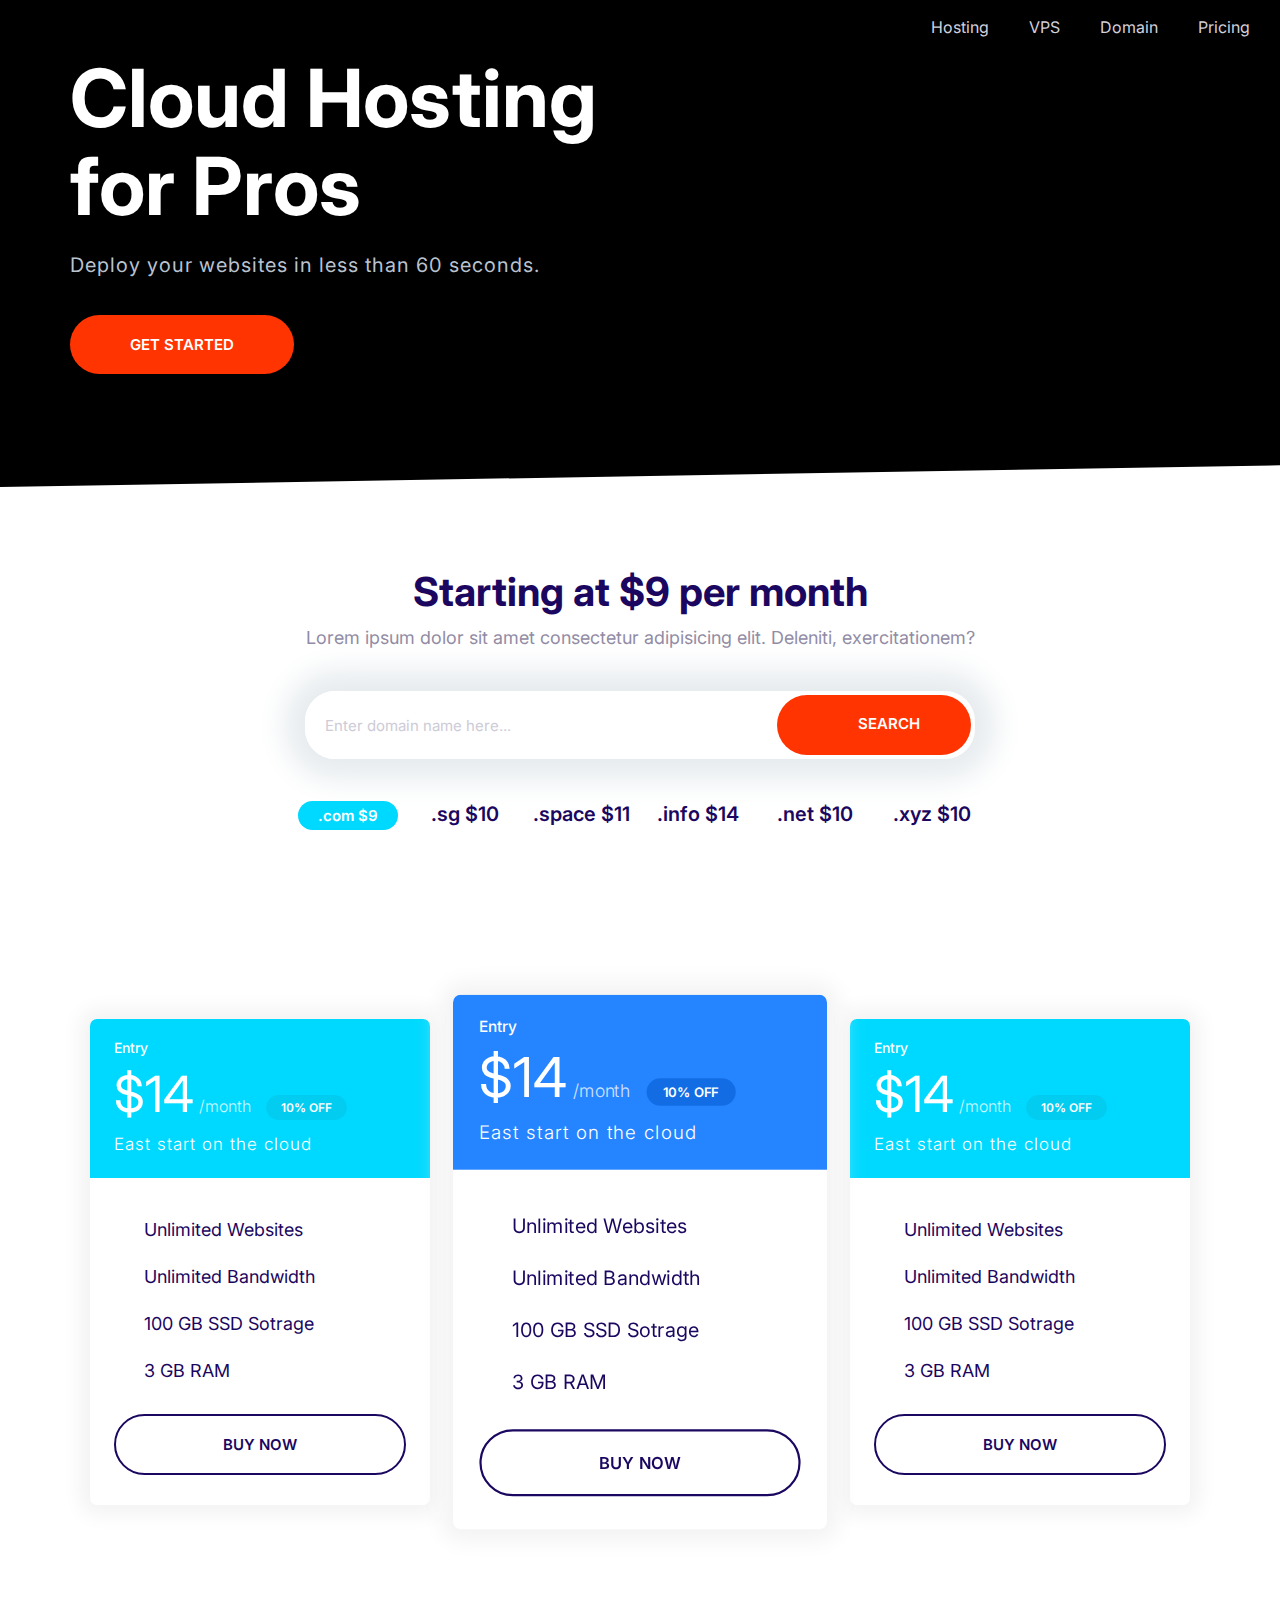
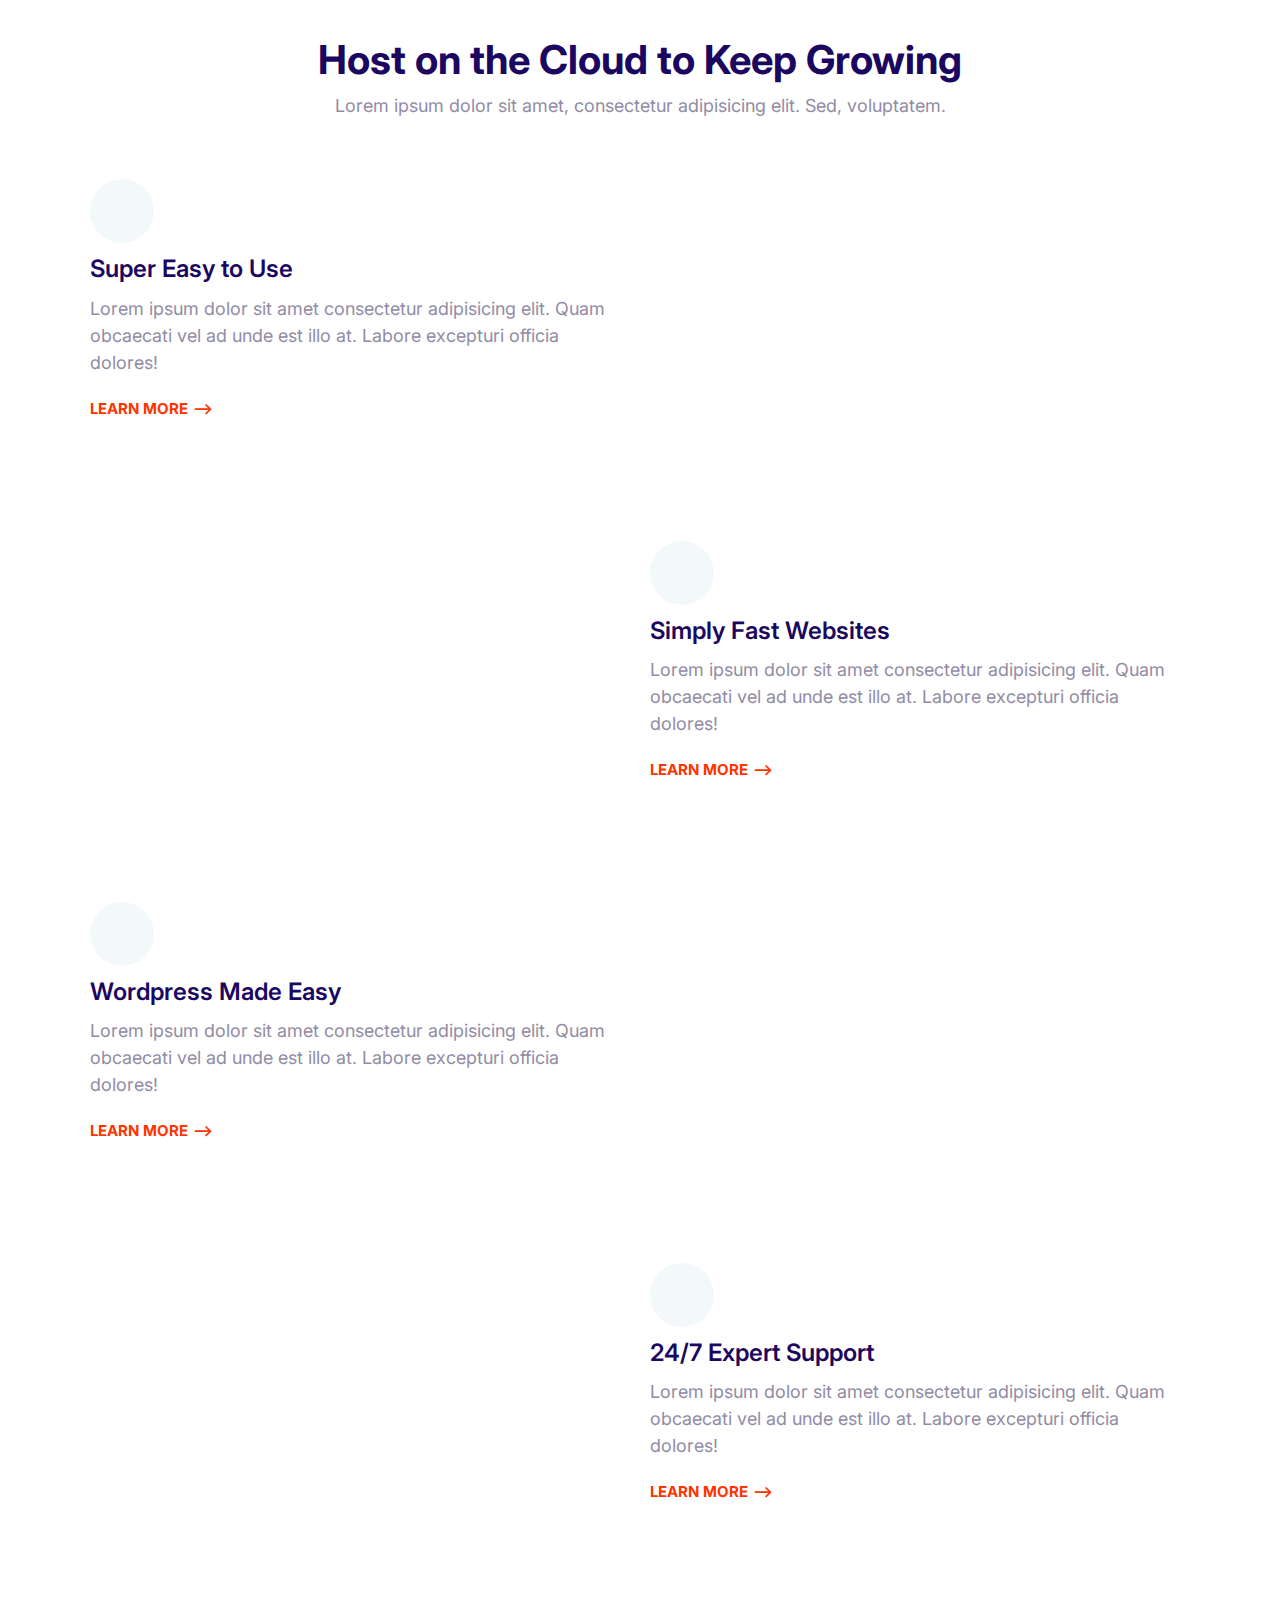
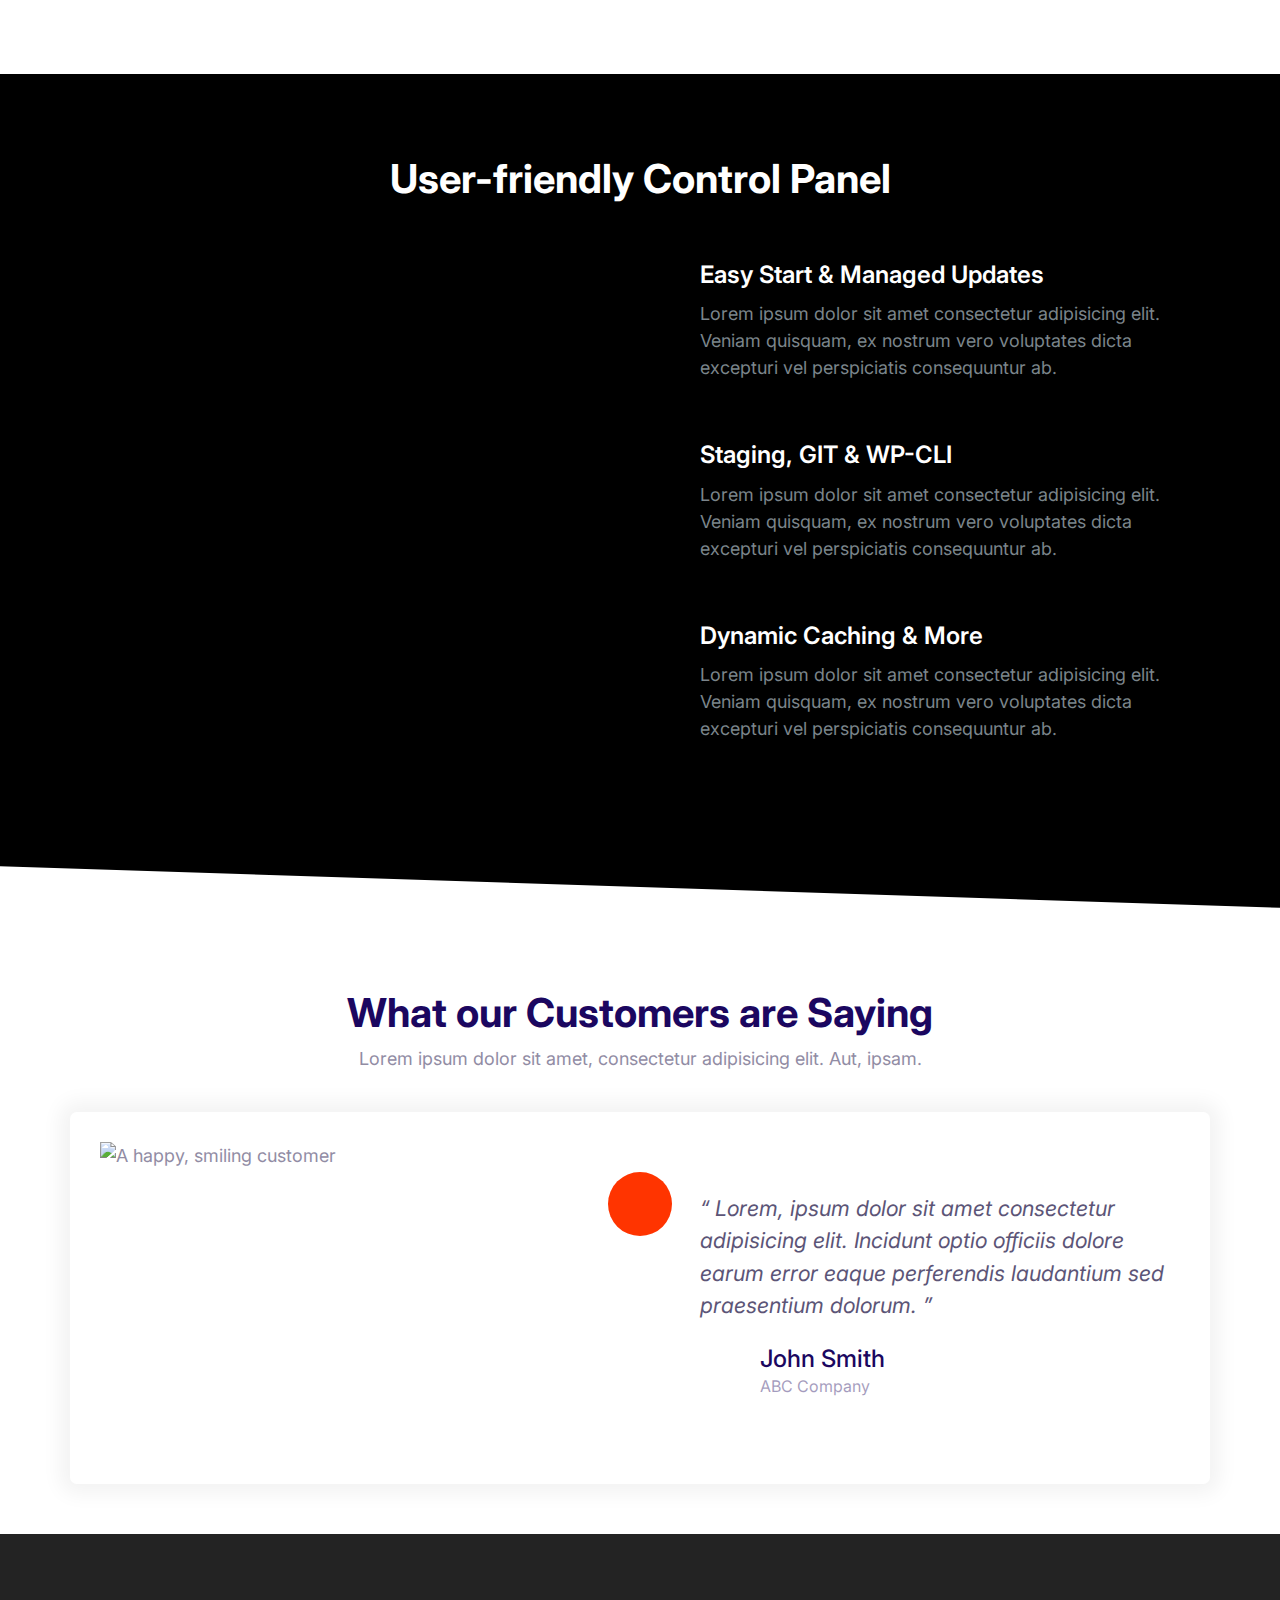
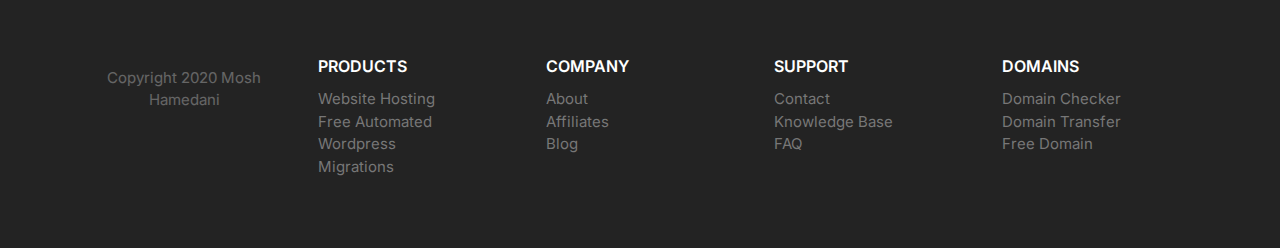
==== commit 16ac7c54: "Added the block-footer component." ====
--- a/index.html
+++ b/index.html
@@ -358,6 +358,76 @@
     </div>
   </div>
 </section> 
+<footer class="block block--dark footer">
+  <div class="container grid footer__sections">
+    <section class="collapsible collapsible--expanded footer__section">
+      <header class="collapsible__header">
+        <h2 class="collapsible__heading footer__heading">Products</h2>
+        <svg class="icon icon--white collapsible__chevron">
+          <use xlink:href="images/sprite.svg#chevron"></use>
+        </svg>
+      </header>
+      <div class="collapsible__content">
+        <ul class="list">
+          <li><a href="#">Website Hosting</a></li>
+          <li><a href="#">Free Automated Wordpress</a></li>
+          <li><a href="#">Migrations</a></li>
+        </ul>
+      </div>
+    </section>
+    <section class="collapsible footer__section">
+      <header class="collapsible__header">
+        <h2 class="collapsible__heading footer__heading">Company</h2>
+        <svg class="icon icon--white collapsible__chevron">
+          <use xlink:href="images/sprite.svg#chevron"></use>
+        </svg>
+      </header>
+      <div class="collapsible__content">
+        <ul class="list">
+          <li><a href="#">About</a></li>
+          <li><a href="#">Affiliates</a></li>
+          <li><a href="#">Blog</a></li>
+        </ul>
+      </div>
+    </section>
+    <section class="collapsible footer__section">
+      <header class="collapsible__header">
+        <h2 class="collapsible__heading footer__heading">Support</h2>
+        <svg class="icon icon--white collapsible__chevron">
+          <use xlink:href="images/sprite.svg#chevron"></use>
+        </svg>
+      </header>
+      <div class="collapsible__content">
+        <ul class="list">
+          <li><a href="#">Contact</a></li>
+          <li><a href="#">Knowledge Base</a></li>
+          <li><a href="#">FAQ</a></li>
+        </ul>
+      </div>
+    </section>
+    
+    <section class="collapsible footer__section">
+      <header class="collapsible__header">
+        <h2 class="collapsible__heading footer__heading">Domains</h2>
+        <svg class="icon icon--white collapsible__chevron">
+          <use xlink:href="images/sprite.svg#chevron"></use>
+        </svg>
+      </header>
+      <div class="collapsible__content">
+        <ul class="list">
+          <li><a href="#">Domain Checker</a></li>
+          <li><a href="#">Domain Transfer</a></li>
+          <li><a href="#">Free Domain</a></li>
+        </ul>
+      </div>
+    </section>
+
+    <section class="footer__brand">
+      <img src="images/logo.svg" alt="" />
+      <p class="footer__copyright">Copyright 2020 Mosh Hamedani</p>
+    </section>
+  </div>
+</footer>  
   <script src="/js/main.js"></script>
 </body>
 </html>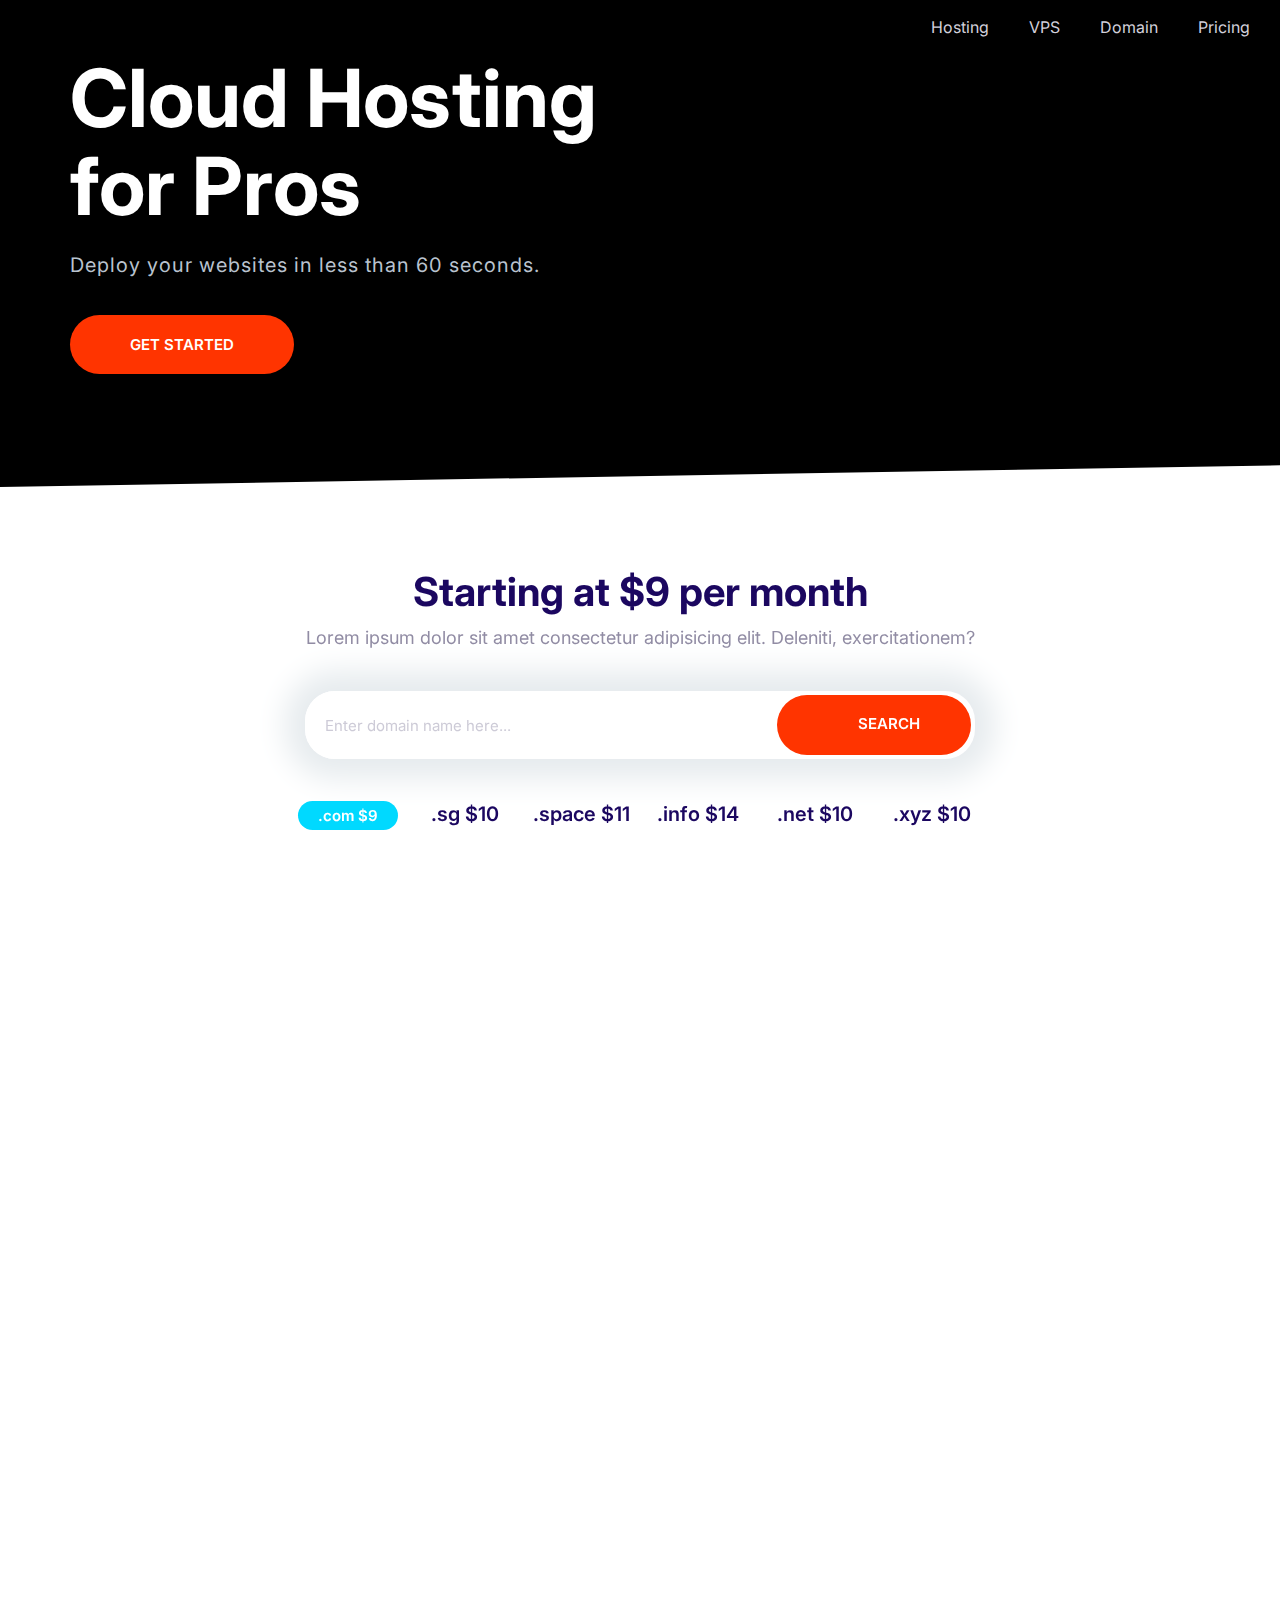
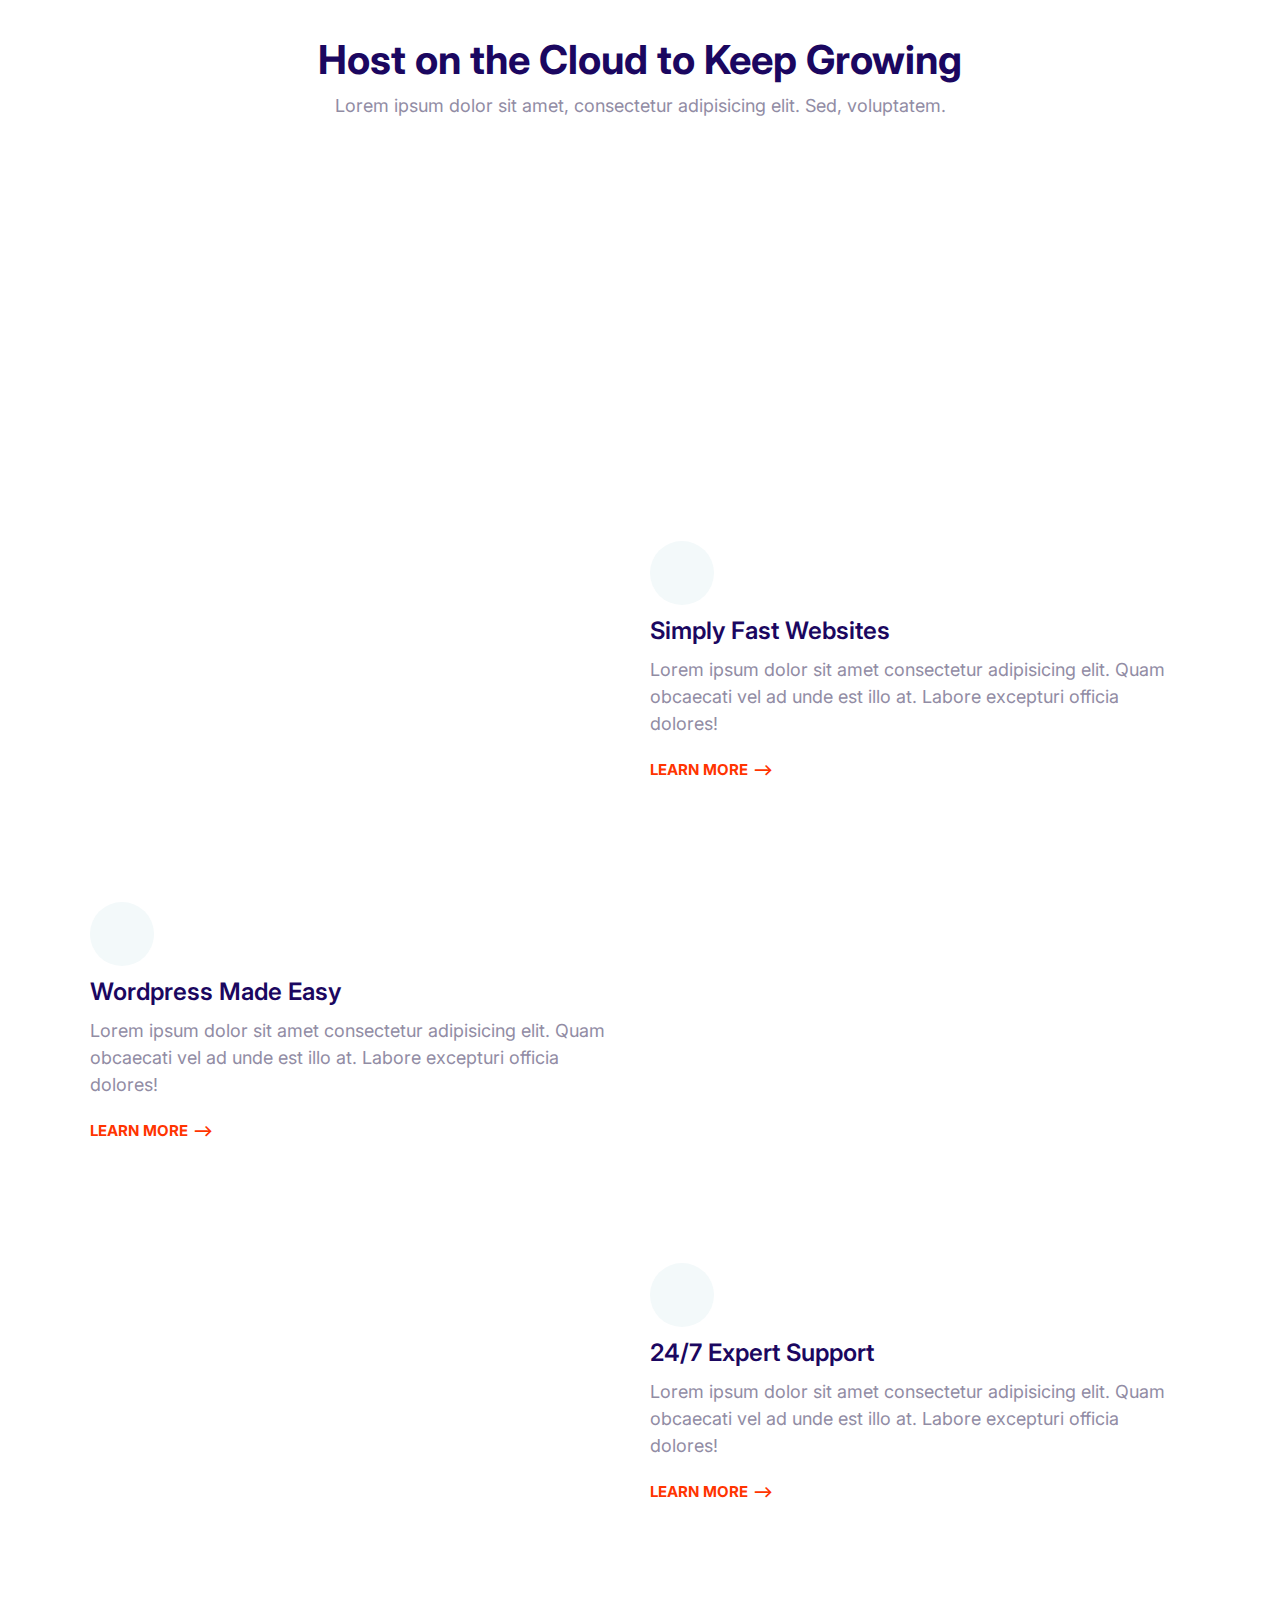
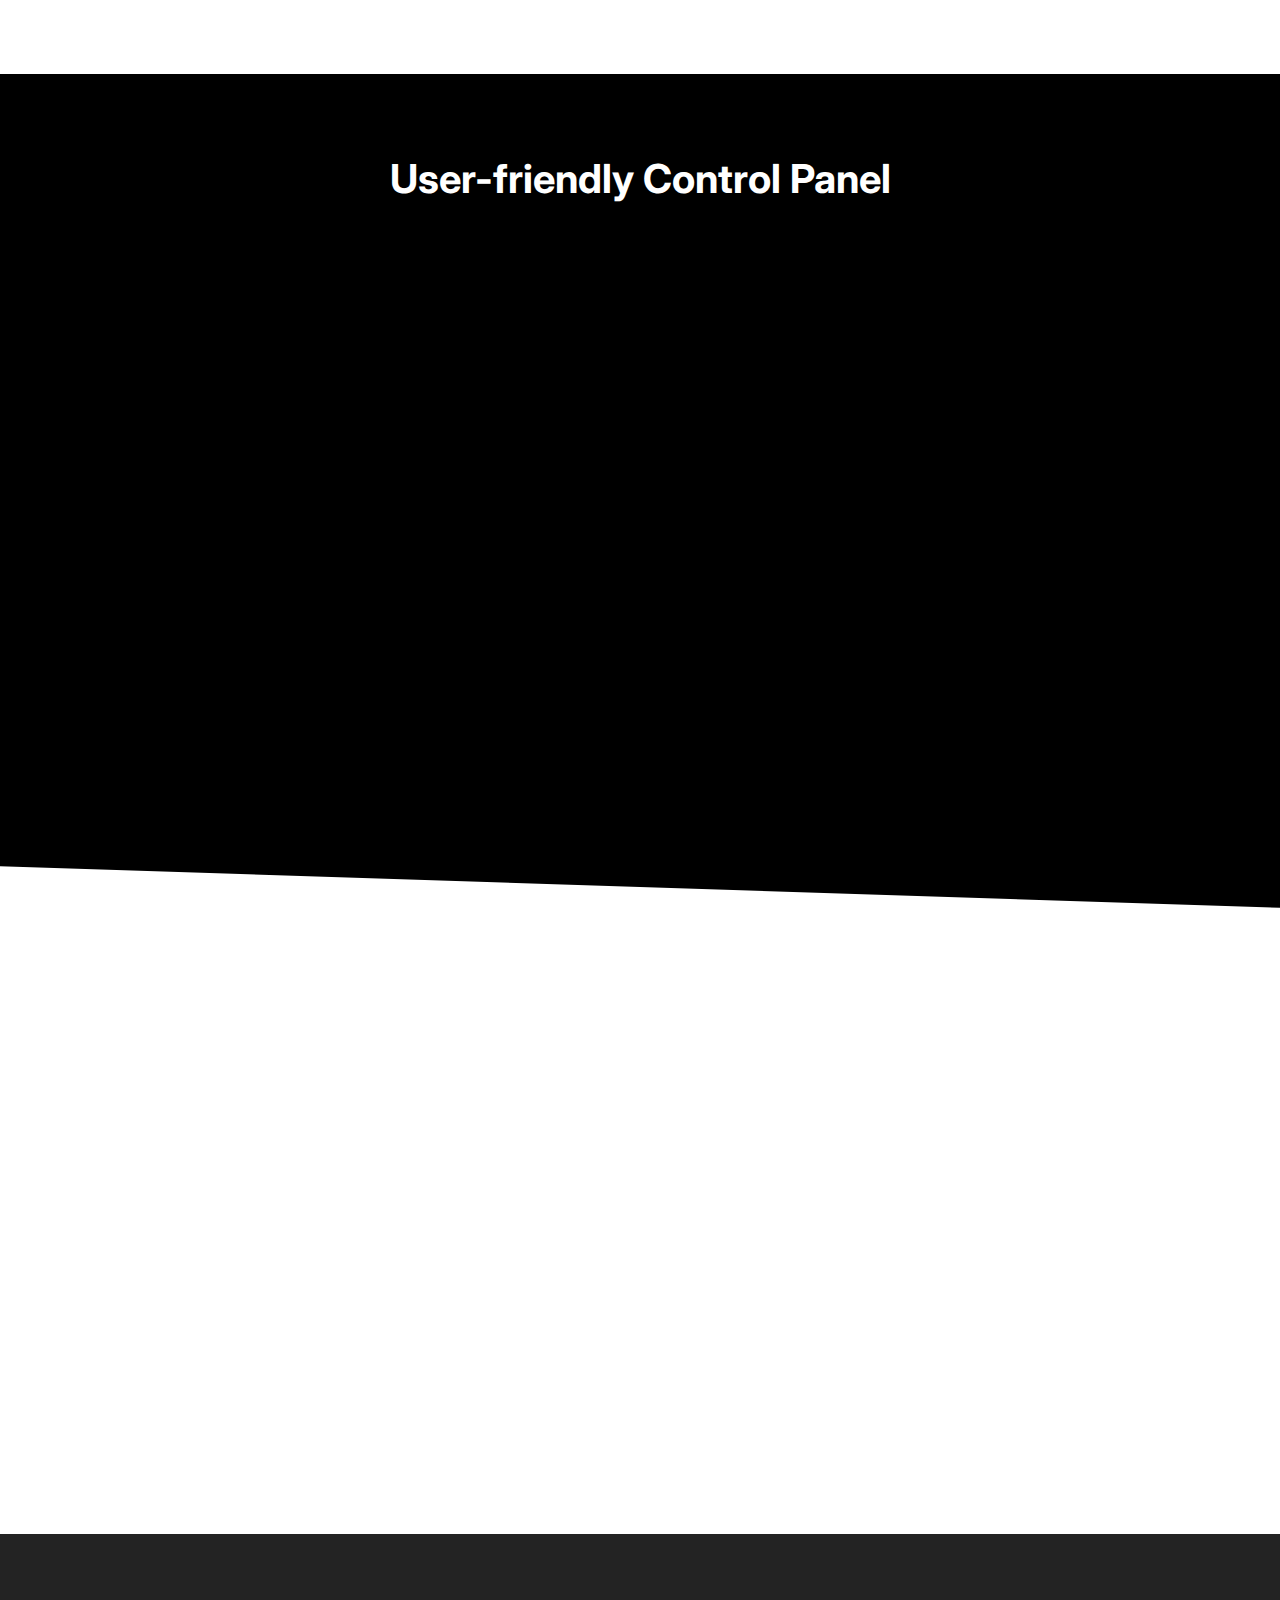
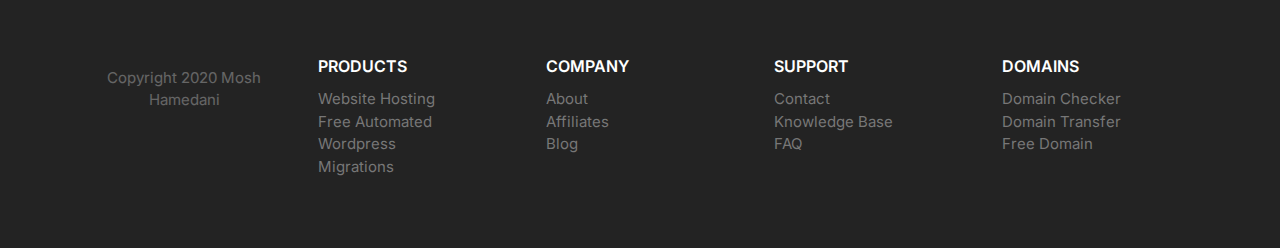
==== commit 1ce24e5f: "Added java script animations." ====
--- a/index.html
+++ b/index.html
@@ -11,6 +11,9 @@
 
     <link rel="stylesheet" href="/css/normalize.css">
     <link rel="stylesheet" href="/css/styles.css">
+
+    <link rel="stylesheet" href="https://unpkg.com/aos@next/dist/aos.css" />
+
 </head>
 <body>
   <header><nav class="nav collapsible">
@@ -29,11 +32,11 @@
 <section class="block block--dark block--skewed-left hero">
   <div class="container grid grid--1x2">
     <header class="block__header hero__content">
-      <h1 class="block__heading">Cloud Hosting for Pros</h1>
+      <h1 data-aos="fade-right" class="block__heading">Cloud Hosting for Pros</h1>
       <p class="hero__tagline">Deploy your websites in less than 60 seconds.</p>
       <a href="" class="btn btn--accent btn--stretched">Get Started</a>
     </header>
-    <picture>
+    <picture data-aos="zoom-in">
       <source
         type="image/webp"
         srcset="images/banner.webp 1x, images/banner@2x.webp 2x"
@@ -46,7 +49,7 @@
     </picture>
   </div>
 </section>
-<section class="block container block-domain">
+<section data-aos="fade-up" class="block container block-domain">
   <header class="block__header">
     <h2>Starting at $9 per month</h2>
     <p>
@@ -71,7 +74,7 @@
     <li>.xyz $10</li>
   </ul>
 </section>  
-<section class="block container block-plans">
+<section data-aos="fade-up" class="block container block-plans">
   <div class="grid grid--1x3">
     <div class="plan">
       <div class="card card--secondary">
@@ -143,7 +146,7 @@
     </p>
   </header>
   <article class="grid grid--1x2 feature">
-    <div class="feature__content">
+    <div class="feature__content" data-aos="fade-right">
       <span class="icon-container">
         <svg class="icon icon--primary">
           <use xlink:href="images/sprite.svg#easy"></use>
@@ -156,7 +159,7 @@
       </p>
       <a href="#" class="link-arrow">Learn More</a>
     </div>
-    <picture>
+    <picture data-aos="zoom-in-left">
       <source
         type="image/webp"
         srcset="images/easy.webp 1x, images/easy@2x.webp 2x"
@@ -252,7 +255,7 @@
     <h2>User-friendly Control Panel</h2>
   </header>
   <div class="container grid grid--1x2">
-    <picture class="block-showcase__image">
+    <picture data-aos="fade-right" class="block-showcase__image">
       <source
         type="image/webp"
         srcset="images/ipad.webp 1x, images/ipad@2x.webp 2x"
@@ -263,7 +266,7 @@
       />
       <img src="images/ipad.png" alt="" />
     </picture>
-    <ul class="list">
+    <ul class="list" data-aos="fade-up">
       <li>
         <div class="media">
           <div class="media__image">
@@ -318,7 +321,7 @@
     </ul>
   </div>
 </section> 
-<section class="block">
+<section class="block" data-aos="zoom-in">
   <header class="block__header">
     <h2>What our Customers are Saying</h2>
     <p>Lorem ipsum dolor sit amet, consectetur adipisicing elit. Aut, ipsam.</p>
@@ -429,5 +432,9 @@
   </div>
 </footer>  
   <script src="/js/main.js"></script>
+  <script src="https://unpkg.com/aos@next/dist/aos.js"></script>
+  <script>
+    AOS.init();
+  </script>
 </body>
 </html>